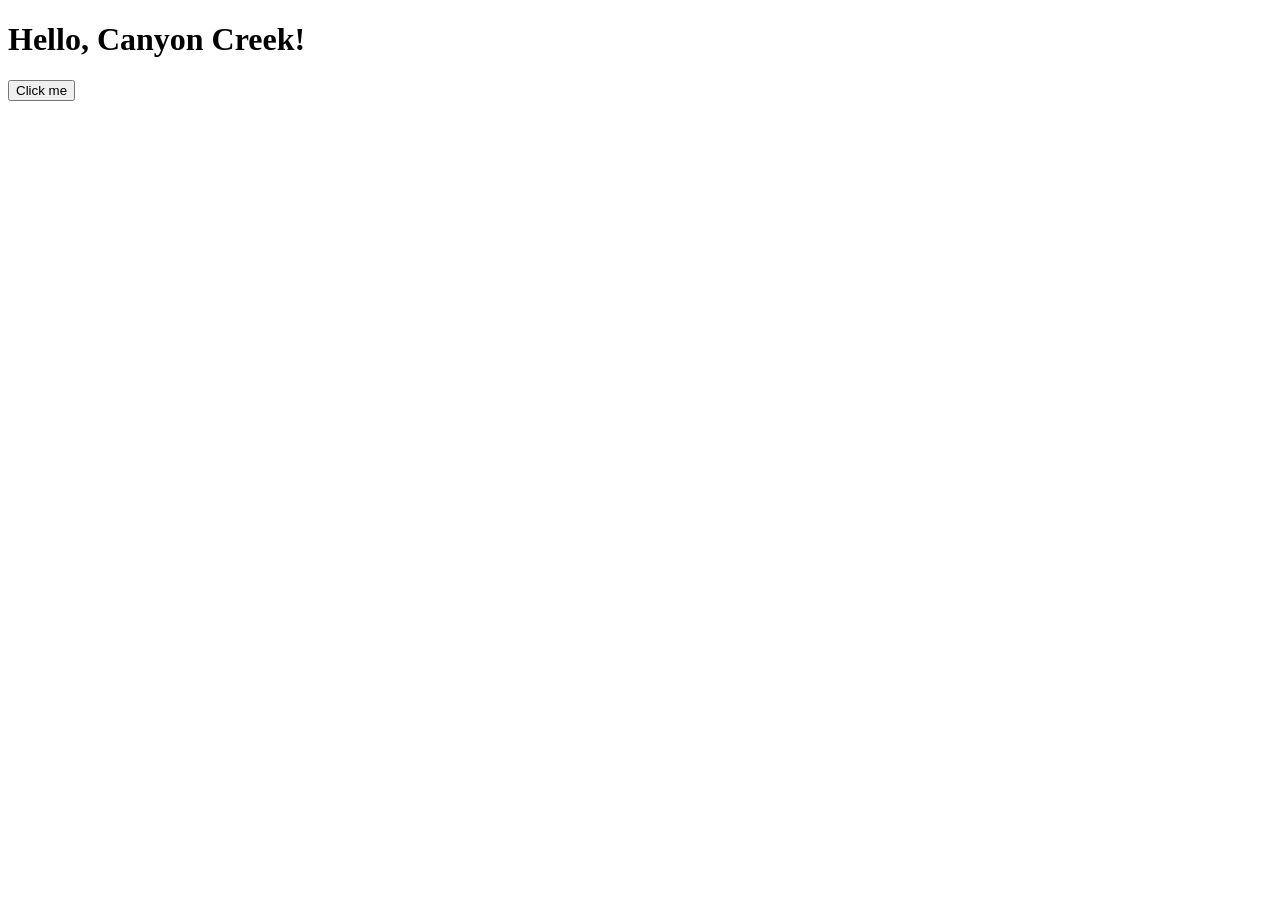
==== index.html @ f946b981 "asd" ====
<!DOCTYPE html>
<html lang="en">
<head>
    <meta charset="UTF-8">
    <meta name="viewport" content="width=device-width, initial-scale=1.0">

    <title>Canyon Creek</title>

    <link rel="stylesheet" href="style.css">
</head>
<body>

    <h1>Hello, Canyon Creek!</h1>

    <button id="myButton">Click me</button>

    <script src="script.js"></script>
</body>
</html>
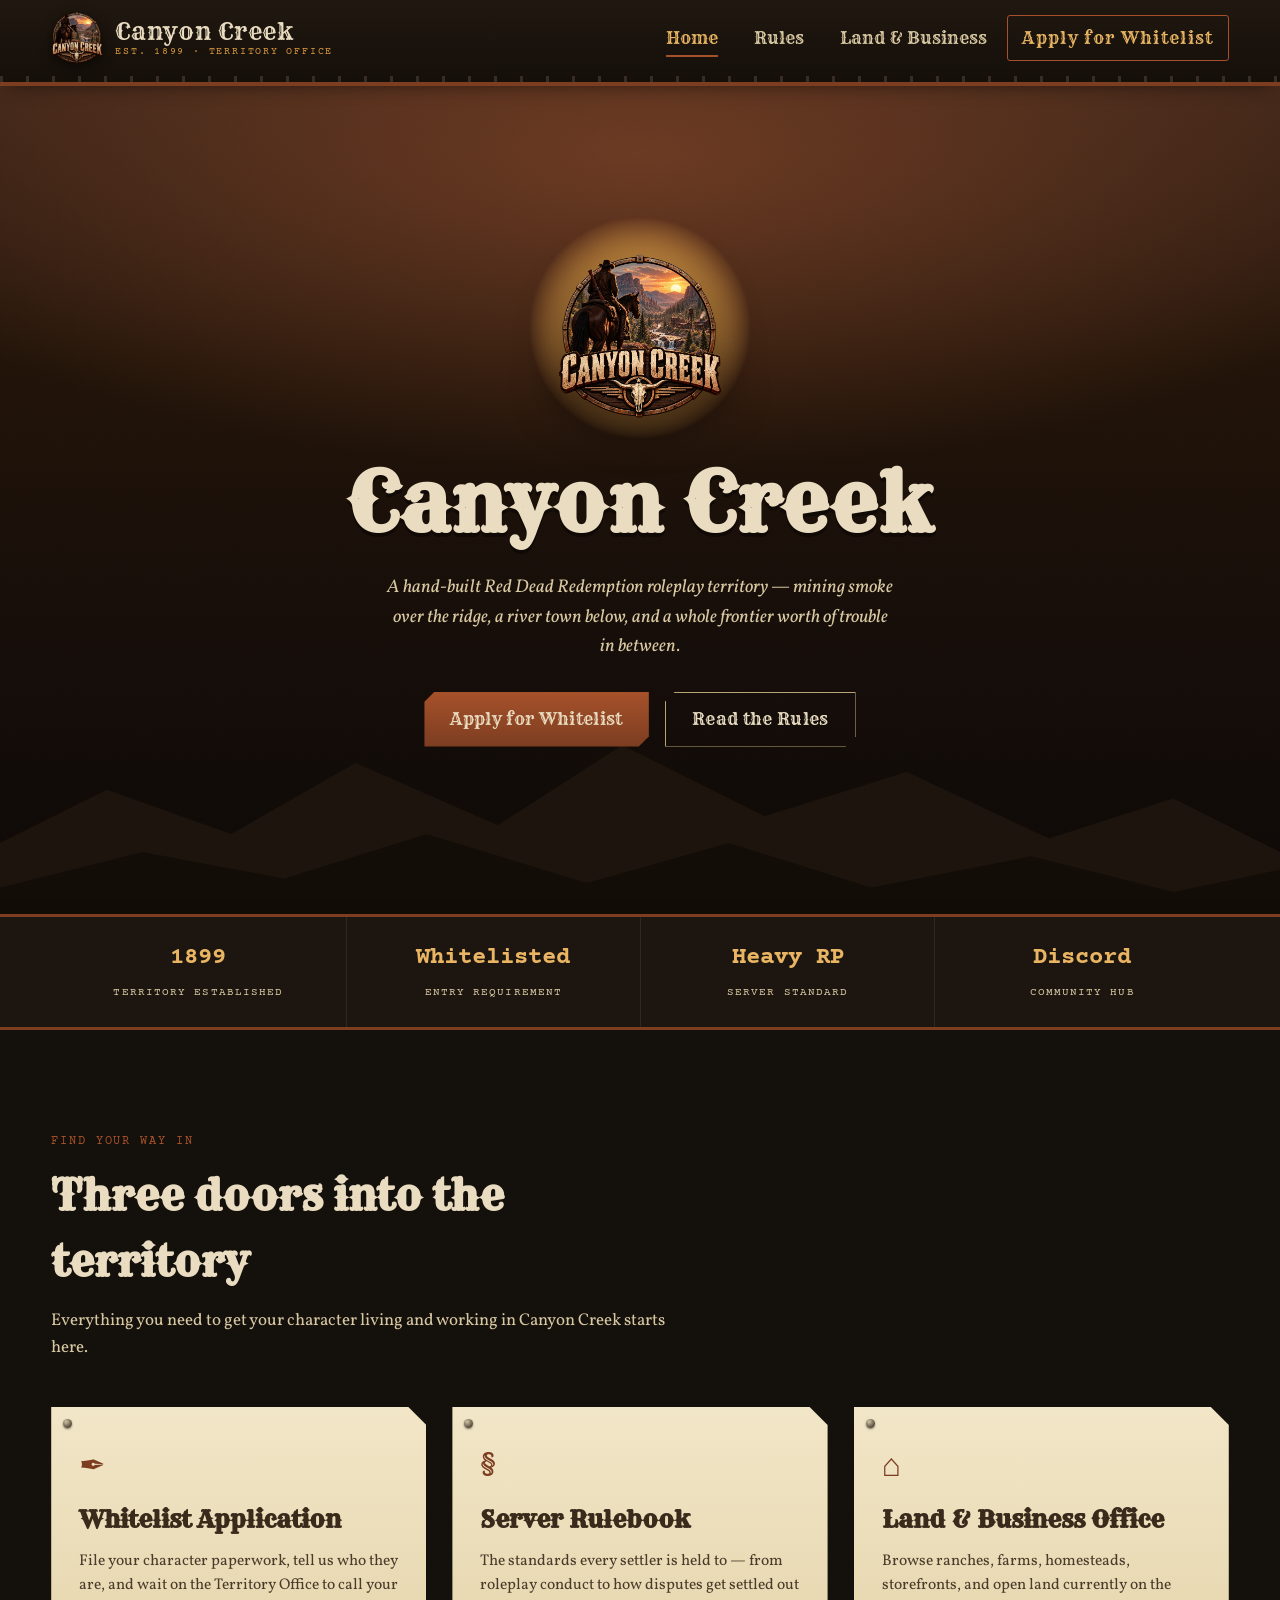
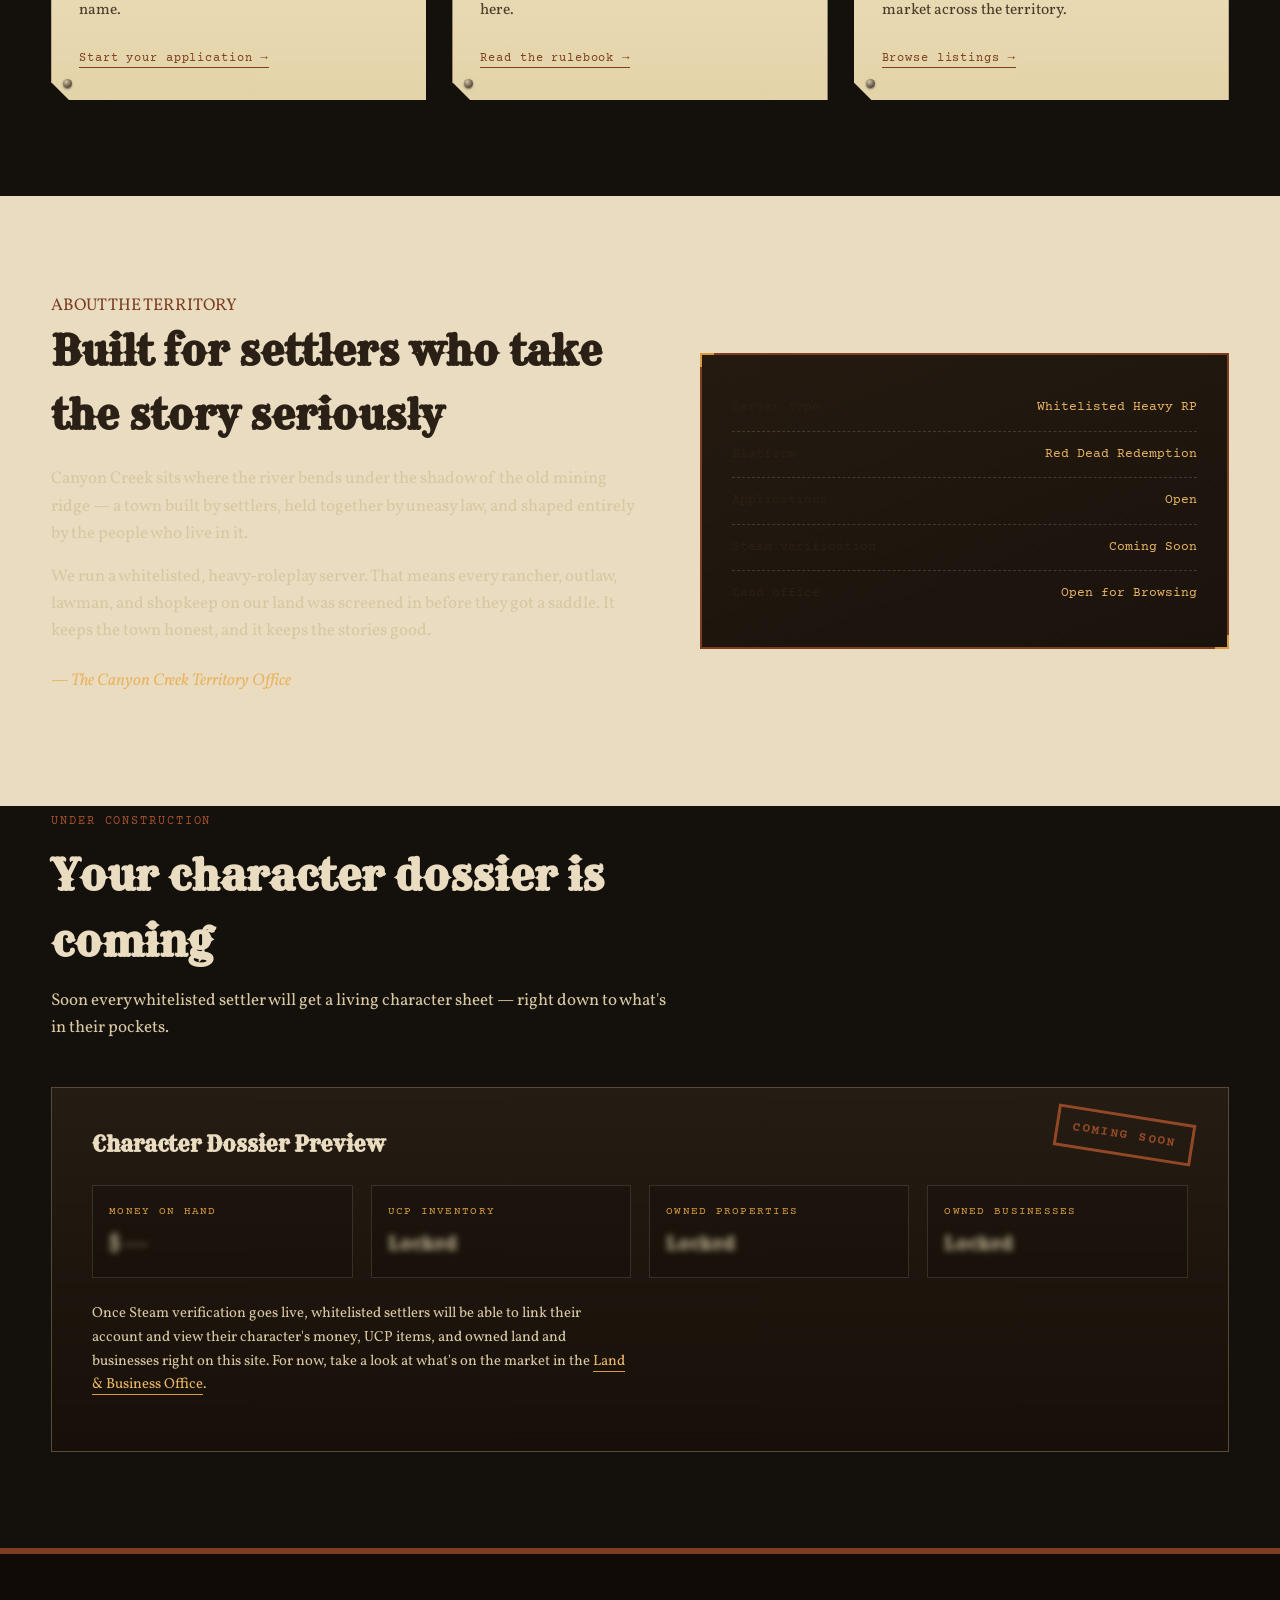
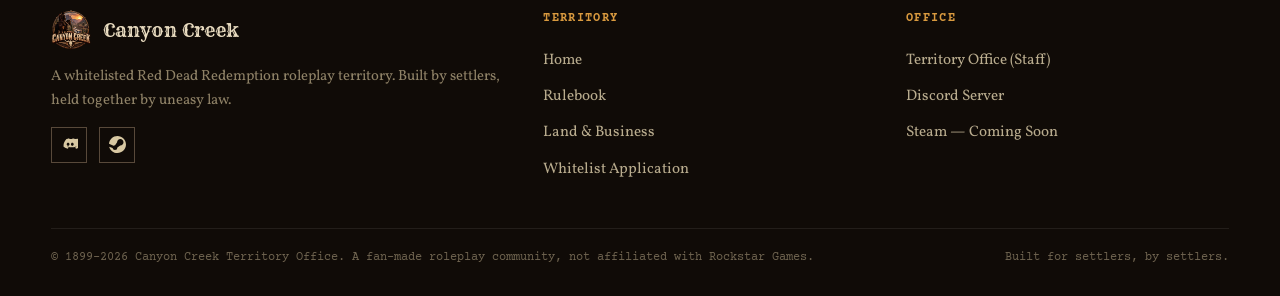
==== commit dcf7c7d1: "website" ====
--- a/index.html
+++ b/index.html
@@ -1,19 +1,181 @@
 <!DOCTYPE html>
 <html lang="en">
 <head>
-    <meta charset="UTF-8">
-    <meta name="viewport" content="width=device-width, initial-scale=1.0">
-
-    <title>Canyon Creek</title>
-
-    <link rel="stylesheet" href="style.css">
+<meta charset="UTF-8">
+<meta name="viewport" content="width=device-width, initial-scale=1.0">
+<title>Canyon Creek — A Frontier Roleplay Territory</title>
+<meta name="description" content="Canyon Creek is a Red Dead Redemption roleplay server. Read the rules, apply for whitelist, and browse land and businesses for sale.">
+<link rel="icon" href="assets/canyon-creek-logo.png">
+<link rel="stylesheet" href="css/index.css">
 </head>
 <body>
+<div class="grain-veil"></div>
 
-    <h1>Hello, Canyon Creek!</h1>
+<!-- ===================== HEADER ===================== -->
+<header class="site-header">
+  <div class="container nav-row">
+    <a href="index.html" class="brand">
+      <img src="assets/canyon-creek-logo.png" alt="Canyon Creek emblem">
+      <span class="brand-text">
+        <span class="big">Canyon Creek</span>
+        <span class="small">EST. 1899 &middot; TERRITORY OFFICE</span>
+      </span>
+    </a>
+    <button class="nav-burger" aria-label="Toggle navigation"><span></span><span></span><span></span></button>
+    <nav class="nav-links">
+      <a href="index.html" data-page="index.html">Home</a>
+      <a href="rules.html" data-page="rules.html">Rules</a>
+      <a href="properties.html" data-page="properties.html">Land &amp; Business</a>
+      <a href="whitelist.html" data-page="whitelist.html" class="nav-cta">Apply for Whitelist</a>
+    </nav>
+  </div>
+</header>
 
-    <button id="myButton">Click me</button>
+<!-- ===================== HERO ===================== -->
+<section class="hero">
+  <div class="hero-sun"></div>
+  <div class="hero-dust"></div>
+  <div class="hero-ridges">
+    <svg viewBox="0 0 1440 260" preserveAspectRatio="none" aria-hidden="true">
+      <path d="M0,180 L120,120 L260,170 L400,90 L560,160 L700,70 L860,150 L1020,100 L1180,175 L1320,130 L1440,190 L1440,260 L0,260 Z" fill="#1c130c"/>
+      <path d="M0,230 L160,190 L320,220 L480,170 L660,225 L820,180 L980,230 L1160,195 L1320,235 L1440,210 L1440,260 L0,260 Z" fill="#120c07"/>
+    </svg>
+  </div>
+  <div class="hero-inner">
+    <img src="assets/canyon-creek-logo.png" alt="" class="hero-emblem">
+    <h1>Canyon Creek</h1>
+    <p class="hero-tagline">A hand-built Red Dead Redemption roleplay territory — mining smoke over the ridge, a river town below, and a whole frontier worth of trouble in between.</p>
+    <div class="hero-actions">
+      <a href="whitelist.html" class="btn btn-primary">Apply for Whitelist</a>
+      <a href="rules.html" class="btn btn-ghost">Read the Rules</a>
+    </div>
+  </div>
+</section>
 
-    <script src="script.js"></script>
+<!-- ===================== LEDGER STRIP ===================== -->
+<section class="ledger-strip">
+  <div class="container">
+    <div class="ledger-item"><span class="num">1899</span><span class="label">TERRITORY ESTABLISHED</span></div>
+    <div class="ledger-item"><span class="num">Whitelisted</span><span class="label">ENTRY REQUIREMENT</span></div>
+    <div class="ledger-item"><span class="num">Heavy RP</span><span class="label">SERVER STANDARD</span></div>
+    <div class="ledger-item"><span class="num">Discord</span><span class="label">COMMUNITY HUB</span></div>
+  </div>
+</section>
+
+<!-- ===================== THREE ROUTES ===================== -->
+<section class="section">
+  <div class="container">
+    <div class="section-head">
+      <span class="kicker">FIND YOUR WAY IN</span>
+      <h2>Three doors into the territory</h2>
+      <p>Everything you need to get your character living and working in Canyon Creek starts here.</p>
+    </div>
+    <div class="deed-grid">
+      <a href="whitelist.html" class="deed">
+        <span class="rivet tl"></span><span class="rivet bl"></span>
+        <div class="icon">✒</div>
+        <h3>Whitelist Application</h3>
+        <p>File your character paperwork, tell us who they are, and wait on the Territory Office to call your name.</p>
+        <span class="deed-link">Start your application →</span>
+      </a>
+      <a href="rules.html" class="deed">
+        <span class="rivet tl"></span><span class="rivet bl"></span>
+        <div class="icon">§</div>
+        <h3>Server Rulebook</h3>
+        <p>The standards every settler is held to — from roleplay conduct to how disputes get settled out here.</p>
+        <span class="deed-link">Read the rulebook →</span>
+      </a>
+      <a href="properties.html" class="deed">
+        <span class="rivet tl"></span><span class="rivet bl"></span>
+        <div class="icon">⌂</div>
+        <h3>Land &amp; Business Office</h3>
+        <p>Browse ranches, farms, homesteads, storefronts, and open land currently on the market across the territory.</p>
+        <span class="deed-link">Browse listings →</span>
+      </a>
+    </div>
+  </div>
+</section>
+
+<!-- ===================== ABOUT ===================== -->
+<section class="section on-paper">
+  <div class="container about-split">
+    <div>
+      <span class="kicker" style="color:var(--rust-dim)">ABOUT THE TERRITORY</span>
+      <h2>Built for settlers who take the story seriously</h2>
+      <p>Canyon Creek sits where the river bends under the shadow of the old mining ridge — a town built by settlers, held together by uneasy law, and shaped entirely by the people who live in it.</p>
+      <p>We run a whitelisted, heavy-roleplay server. That means every rancher, outlaw, lawman, and shopkeep on our land was screened in before they got a saddle. It keeps the town honest, and it keeps the stories good.</p>
+      <p class="signoff">— The Canyon Creek Territory Office</p>
+    </div>
+    <div class="frame-block">
+      <div class="stat-line"><span>Server type</span><span>Whitelisted Heavy RP</span></div>
+      <div class="stat-line"><span>Platform</span><span>Red Dead Redemption</span></div>
+      <div class="stat-line"><span>Applications</span><span>Open</span></div>
+      <div class="stat-line"><span>Steam verification</span><span>Coming Soon</span></div>
+      <div class="stat-line"><span>Land office</span><span>Open for Browsing</span></div>
+    </div>
+  </div>
+</section>
+
+<!-- ===================== COMING SOON DOSSIER TEASER ===================== -->
+<section class="section" style="padding-top:0;">
+  <div class="container">
+    <div class="section-head">
+      <span class="kicker">UNDER CONSTRUCTION</span>
+      <h2>Your character dossier is coming</h2>
+      <p>Soon every whitelisted settler will get a living character sheet — right down to what's in their pockets.</p>
+    </div>
+    <div class="dossier">
+      <div class="dossier-stamp">COMING SOON</div>
+      <h3 style="font-family:var(--font-display); margin:0; font-size:1.3rem; color:var(--paper);">Character Dossier Preview</h3>
+      <div class="dossier-grid">
+        <div class="dossier-field"><span class="flabel">MONEY ON HAND</span><span class="fval">$ ---</span></div>
+        <div class="dossier-field"><span class="flabel">UCP INVENTORY</span><span class="fval">Locked</span></div>
+        <div class="dossier-field"><span class="flabel">OWNED PROPERTIES</span><span class="fval">Locked</span></div>
+        <div class="dossier-field"><span class="flabel">OWNED BUSINESSES</span><span class="fval">Locked</span></div>
+      </div>
+      <p class="dossier-note">Once Steam verification goes live, whitelisted settlers will be able to link their account and view their character's money, UCP items, and owned land and businesses right on this site. For now, take a look at what's on the market in the <a href="properties.html" style="color:var(--gold-bright); border-bottom:1px solid var(--gold);">Land &amp; Business Office</a>.</p>
+    </div>
+  </div>
+</section>
+
+<!-- ===================== FOOTER ===================== -->
+<footer class="site-footer">
+  <div class="container footer-grid">
+    <div>
+      <div class="footer-brand">
+        <img src="assets/canyon-creek-logo.png" alt="">
+        <span>Canyon Creek</span>
+      </div>
+      <p>A whitelisted Red Dead Redemption roleplay territory. Built by settlers, held together by uneasy law.</p>
+      <div class="footer-social">
+        <a href="#" aria-label="Discord" title="Discord">
+          <svg width="17" height="17" viewBox="0 0 24 24" fill="currentColor"><path d="M20.317 4.369A19.79 19.79 0 0 0 16.558 3c-.211.375-.436.875-.6 1.271a18.27 18.27 0 0 0-3.916 0A9.9 9.9 0 0 0 11.442 3a19.7 19.7 0 0 0-3.76 1.37C4.203 8.02 3.35 11.58 3.65 15.09a19.9 19.9 0 0 0 5.993 3.03c.484-.66.916-1.36 1.288-2.096a12.9 12.9 0 0 1-2.03-.977c.17-.124.337-.253.497-.386 3.916 1.81 8.157 1.81 12.026 0 .163.136.33.265.497.386-.646.386-1.324.71-2.03.977.372.736.804 1.436 1.288 2.096a19.85 19.85 0 0 0 6.002-3.03c.352-4.07-.706-7.596-2.964-11.09ZM10.02 13.9c-1.09 0-1.98-1-1.98-2.223 0-1.223.87-2.223 1.98-2.223 1.12 0 2 1.01 1.98 2.223 0 1.223-.87 2.223-1.98 2.223Zm5.96 0c-1.09 0-1.98-1-1.98-2.223 0-1.223.87-2.223 1.98-2.223 1.12 0 2 1.01 1.98 2.223 0 1.223-.86 2.223-1.98 2.223Z"/></svg>
+        </a>
+        <a href="#" aria-label="Steam" title="Steam (coming soon)">
+          <svg width="17" height="17" viewBox="0 0 24 24" fill="currentColor"><path d="M11.979 0C5.678 0 .511 4.86.022 11.037l6.432 2.658a3.393 3.393 0 0 1 1.937-.6c.064 0 .128 0 .19.006l2.862-4.142v-.058c0-2.487 2.025-4.512 4.512-4.512 2.487 0 4.512 2.025 4.512 4.512 0 2.487-2.025 4.512-4.512 4.512h-.104l-4.076 2.91c0 .054.005.108.005.163a3.408 3.408 0 0 1-3.408 3.408 3.41 3.41 0 0 1-3.343-2.784L.276 15.02C1.312 20.145 6.128 24 11.979 24c6.627 0 12-5.373 12-12s-5.373-12-12-12Z"/></svg>
+        </a>
+      </div>
+    </div>
+    <div class="footer-col">
+      <h4>TERRITORY</h4>
+      <a href="index.html">Home</a>
+      <a href="rules.html">Rulebook</a>
+      <a href="properties.html">Land &amp; Business</a>
+      <a href="whitelist.html">Whitelist Application</a>
+    </div>
+    <div class="footer-col">
+      <h4>OFFICE</h4>
+      <a href="admin.html">Territory Office (Staff)</a>
+      <a href="#">Discord Server</a>
+      <a href="#">Steam — Coming Soon</a>
+    </div>
+  </div>
+  <div class="container footer-bottom">
+    <span>© 1899–2026 Canyon Creek Territory Office. A fan-made roleplay community, not affiliated with Rockstar Games.</span>
+    <span>Built for settlers, by settlers.</span>
+  </div>
+</footer>
+
+<script src="script.js"></script>
 </body>
 </html>
--- a/css/index.css
+++ b/css/index.css
@@ -0,0 +1,1109 @@
+/* ==========================================================================
+   CANYON CREEK — frontier ledger design system
+   ========================================================================== */
+
+@import url('https://fonts.googleapis.com/css2?family=Rye&family=Vollkorn:ital,wght@0,400;0,500;0,600;0,700;1,400&family=Courier+Prime:wght@400;700&display=swap');
+
+:root{
+  /* palette — pulled from the canyon-at-dusk emblem */
+  --void:        #14100c;   /* deep dusk backdrop */
+  --panel:       #1d1610;   /* dark wood panel */
+  --panel-2:     #241b13;   /* lighter wood panel */
+  --paper:       #e9dcc0;   /* aged parchment */
+  --paper-dim:   #d8c8a2;   /* shaded parchment */
+  --paper-line:  #b9a476;   /* rule lines on paper */
+  --ink:         #2a2016;   /* text on paper */
+  --ink-soft:    #4a3c2b;
+  --leather:     #3a2a1c;
+  --rust:        #a6512a;   /* copper / rivet / accent */
+  --rust-dim:    #7c3d21;
+  --gold:        #d99a3f;   /* sunset gold */
+  --gold-bright: #e9b563;
+  --pine:        #3f4f3a;   /* deep pine, used sparingly */
+  --iron:        #58493a;   /* rivet metal */
+  --shadow:      rgba(10,6,2,.55);
+  --paper-shadow: 0 14px 30px -12px rgba(10,6,2,.55);
+
+  --font-display: 'Rye', serif;
+  --font-body: 'Vollkorn', Georgia, serif;
+  --font-stamp: 'Courier Prime', monospace;
+
+  --radius: 3px;
+  --edge: 18px; /* torn/notched deed-panel corner size */
+}
+
+*, *::before, *::after{ box-sizing: border-box; }
+html{ scroll-behavior: smooth; }
+
+body{
+  margin: 0;
+  background: var(--void);
+  color: var(--paper);
+  font-family: var(--font-body);
+  font-size: 17px;
+  line-height: 1.6;
+  -webkit-font-smoothing: antialiased;
+}
+
+@media (prefers-reduced-motion: reduce){
+  *, *::before, *::after{ animation-duration: 0.001ms !important; animation-iteration-count: 1 !important; transition-duration: 0.001ms !important; scroll-behavior: auto !important; }
+}
+
+img{ max-width: 100%; display: block; }
+a{ color: inherit; text-decoration: none; }
+
+::selection{ background: var(--rust); color: var(--paper); }
+
+:focus-visible{
+  outline: 2px solid var(--gold-bright);
+  outline-offset: 3px;
+}
+
+.container{
+  width: min(1180px, 92%);
+  margin-inline: auto;
+}
+
+/* --------------------------------------------------------------------
+   background texture: canyon dusk, always sitting behind the page
+   -------------------------------------------------------------------- */
+.grain-veil{
+  position: fixed;
+  inset: 0;
+  pointer-events: none;
+  z-index: 2;
+  opacity: .05;
+  mix-blend-mode: overlay;
+  background-image: url("data:image/svg+xml,%3Csvg xmlns='http://www.w3.org/2000/svg' width='140' height='140'%3E%3Cfilter id='n'%3E%3CfeTurbulence type='fractalNoise' baseFrequency='0.9' numOctaves='2' stitchTiles='stitch'/%3E%3C/filter%3E%3Crect width='100%25' height='100%25' filter='url(%23n)'/%3E%3C/svg%3E");
+}
+
+/* ==========================================================================
+   HEADER / SIGNPOST NAV
+   ========================================================================== */
+.site-header{
+  position: sticky;
+  top: 0;
+  z-index: 50;
+  background: linear-gradient(180deg, #201810, #150f0a);
+  border-bottom: 4px solid var(--rust-dim);
+  box-shadow: 0 8px 20px -12px rgba(0,0,0,.7);
+}
+.site-header::after{
+  content:"";
+  display:block;
+  height: 6px;
+  background: repeating-linear-gradient(90deg, var(--iron) 0 3px, transparent 3px 26px);
+  opacity:.5;
+}
+.nav-row{
+  display:flex;
+  align-items:center;
+  justify-content: space-between;
+  padding: 12px 0;
+  gap: 20px;
+}
+.brand{
+  display:flex;
+  align-items:center;
+  gap: 12px;
+}
+.brand img{
+  width: 52px;
+  height: 52px;
+  object-fit: contain;
+  filter: drop-shadow(0 3px 6px rgba(0,0,0,.6));
+}
+.brand-text{
+  display:flex;
+  flex-direction: column;
+  line-height: 1;
+}
+.brand-text .big{
+  font-family: var(--font-display);
+  font-size: 1.5rem;
+  color: var(--paper);
+  letter-spacing: .03em;
+}
+.brand-text .small{
+  font-family: var(--font-stamp);
+  font-size: .62rem;
+  color: var(--gold);
+  letter-spacing: .18em;
+  margin-top: 4px;
+}
+.nav-links{
+  display:flex;
+  align-items:center;
+  gap: 4px;
+}
+.nav-links a{
+  font-family: var(--font-display);
+  font-size: 1.05rem;
+  color: var(--paper-dim);
+  padding: 8px 16px;
+  border-radius: var(--radius);
+  transition: color .2s ease, background .2s ease;
+  position: relative;
+}
+.nav-links a:hover{ color: var(--gold-bright); }
+.nav-links a.active{ color: var(--gold-bright); }
+.nav-links a.active::after{
+  content:"";
+  position:absolute;
+  left: 16px; right: 16px; bottom: 2px;
+  height: 2px;
+  background: var(--rust);
+}
+.nav-cta{
+  font-family: var(--font-stamp);
+  font-size: .72rem;
+  letter-spacing: .08em;
+  border: 1px solid var(--rust);
+  color: var(--gold-bright) !important;
+  padding: 9px 14px !important;
+}
+.nav-cta:hover{ background: var(--rust); color: var(--paper) !important; }
+
+.nav-burger{
+  display:none;
+  flex-direction: column;
+  gap: 5px;
+  background:none;
+  border:none;
+  cursor:pointer;
+  padding: 6px;
+}
+.nav-burger span{ width: 26px; height: 2px; background: var(--paper); display:block; }
+
+@media (max-width: 860px){
+  .nav-burger{ display:flex; }
+  .nav-links{
+    position: absolute;
+    top: 100%; left:0; right:0;
+    background: var(--panel);
+    flex-direction: column;
+    align-items: stretch;
+    padding: 8px 5%;
+    border-bottom: 4px solid var(--rust-dim);
+    display: none;
+  }
+  .nav-links.open{ display:flex; }
+  .nav-links a{ padding: 12px 8px; border-bottom: 1px solid rgba(255,255,255,.06); }
+  .nav-cta{ margin-top:8px; text-align:center; }
+}
+
+/* ==========================================================================
+   BUTTONS — branded leather tags, notched corners (no rounded SaaS pills)
+   ========================================================================== */
+.btn{
+  display:inline-flex;
+  align-items:center;
+  gap:8px;
+  font-family: var(--font-display);
+  font-size: 1.05rem;
+  letter-spacing: .02em;
+  padding: 13px 26px;
+  border: none;
+  cursor: pointer;
+  clip-path: polygon(10px 0, 100% 0, 100% calc(100% - 10px), calc(100% - 10px) 100%, 0 100%, 0 10px);
+  transition: transform .15s ease, box-shadow .15s ease, background .2s ease;
+}
+.btn-primary{
+  background: linear-gradient(180deg, var(--rust) 0%, var(--rust-dim) 100%);
+  color: var(--paper);
+  box-shadow: 0 6px 0 0 #4a2312, 0 10px 18px -8px rgba(0,0,0,.6);
+}
+.btn-primary:hover{ transform: translateY(-2px); }
+.btn-primary:active{ transform: translateY(1px); box-shadow: 0 3px 0 0 #4a2312; }
+
+.btn-ghost{
+  background: transparent;
+  color: var(--paper);
+  border: 1px solid var(--paper-line);
+}
+.btn-ghost:hover{ border-color: var(--gold-bright); color: var(--gold-bright); }
+
+.btn-disabled{
+  background: #33291c;
+  color: #8a7a5f;
+  cursor: not-allowed;
+  box-shadow: none;
+  border: 1px dashed #5a4c36;
+}
+.btn[disabled]{ pointer-events: none; }
+
+/* ==========================================================================
+   HERO
+   ========================================================================== */
+.hero{
+  position: relative;
+  min-height: 92vh;
+  display:flex;
+  align-items:center;
+  overflow: hidden;
+  background:
+    radial-gradient(120% 70% at 50% 8%, #6b3a22 0%, transparent 55%),
+    linear-gradient(180deg, #3a2418 0%, #211308 34%, #150d09 68%, #0d0906 100%);
+}
+.hero-sun{
+  position:absolute;
+  left:50%; top: 16%;
+  width: 220px; height: 220px;
+  transform: translateX(-50%);
+  border-radius: 50%;
+  background: radial-gradient(circle, #ffdf9b 0%, #f0a94c 42%, rgba(240,169,76,0) 72%);
+  filter: blur(1px);
+  opacity: .9;
+}
+.hero-ridges{
+  position:absolute;
+  left:0; right:0; bottom:0;
+  width:100%;
+  z-index: 1;
+}
+.hero-ridges svg{ width:100%; height:auto; display:block; }
+
+.hero-dust{ position:absolute; inset:0; z-index:2; pointer-events:none; }
+.hero-dust span{
+  position:absolute;
+  bottom: -10px;
+  width: 3px; height: 3px;
+  background: var(--gold-bright);
+  border-radius: 50%;
+  opacity: 0;
+  animation: drift 12s linear infinite;
+}
+@keyframes drift{
+  0%{ transform: translateY(0) translateX(0); opacity:0; }
+  10%{ opacity:.55; }
+  90%{ opacity:.35; }
+  100%{ transform: translateY(-95vh) translateX(30px); opacity:0; }
+}
+
+.hero-inner{
+  position: relative;
+  z-index: 3;
+  width: min(880px, 92%);
+  margin-inline: auto;
+  text-align: center;
+}
+.hero-emblem{
+  width: 168px;
+  margin: 0 auto 18px;
+  filter: drop-shadow(0 10px 22px rgba(0,0,0,.7));
+}
+.hero-inner h1{
+  font-family: var(--font-display);
+  font-size: clamp(2.6rem, 7vw, 5rem);
+  color: var(--paper);
+  margin: 0 0 6px;
+  text-shadow: 0 4px 0 rgba(0,0,0,.4);
+  letter-spacing: .01em;
+}
+.hero-tagline{
+  font-family: var(--font-body);
+  font-style: italic;
+  font-size: 1.15rem;
+  color: var(--paper-dim);
+  max-width: 46ch;
+  margin: 0 auto 30px;
+}
+.hero-actions{
+  display:flex;
+  gap: 16px;
+  justify-content: center;
+  flex-wrap: wrap;
+}
+
+/* ledger stat strip beneath hero */
+.ledger-strip{
+  background: var(--panel);
+  border-top: 3px solid var(--rust-dim);
+  border-bottom: 3px solid var(--rust-dim);
+}
+.ledger-strip .container{
+  display:grid;
+  grid-template-columns: repeat(4, 1fr);
+}
+.ledger-item{
+  text-align:center;
+  padding: 22px 10px;
+  border-left: 1px solid rgba(255,255,255,.08);
+}
+.ledger-item:first-child{ border-left:none; }
+.ledger-item .num{
+  font-family: var(--font-stamp);
+  font-weight:700;
+  font-size: 1.5rem;
+  color: var(--gold-bright);
+  display:block;
+}
+.ledger-item .label{
+  font-family: var(--font-stamp);
+  font-size: .68rem;
+  letter-spacing: .1em;
+  color: var(--paper-dim);
+}
+@media (max-width: 700px){
+  .ledger-strip .container{ grid-template-columns: repeat(2,1fr); }
+  .ledger-item:nth-child(3){ border-left:none; }
+}
+
+/* ==========================================================================
+   SECTION SCAFFOLDING
+   ========================================================================== */
+section{ position: relative; }
+.section{ padding: 96px 0; }
+.section-tight{ padding: 64px 0; }
+.section-head{
+  max-width: 62ch;
+  margin-bottom: 46px;
+}
+.section-head .kicker{
+  font-family: var(--font-stamp);
+  font-size: .74rem;
+  letter-spacing: .16em;
+  color: var(--rust);
+  display:inline-block;
+  margin-bottom: 10px;
+}
+.section-head h2{
+  font-family: var(--font-display);
+  font-size: clamp(1.9rem, 3.6vw, 2.6rem);
+  color: var(--paper);
+  margin: 0 0 12px;
+}
+.section-head p{ color: var(--paper-dim); margin:0; }
+
+.on-paper{
+  background: var(--paper);
+  color: var(--ink);
+}
+.on-paper .section-head h2{ color: var(--ink); }
+.on-paper .section-head p{ color: var(--ink-soft); }
+
+/* ==========================================================================
+   DEED PANELS — route cards with notched paper edges + corner rivets
+   ========================================================================== */
+.deed-grid{
+  display:grid;
+  grid-template-columns: repeat(3, 1fr);
+  gap: 26px;
+}
+@media (max-width: 900px){ .deed-grid{ grid-template-columns: 1fr; } }
+
+.deed{
+  position: relative;
+  background: linear-gradient(180deg, #f2e6c8, #e3d3a8);
+  color: var(--ink);
+  padding: 32px 28px 30px;
+  clip-path: polygon(0 0, calc(100% - var(--edge)) 0, 100% var(--edge), 100% 100%, var(--edge) 100%, 0 calc(100% - var(--edge)));
+  box-shadow: var(--paper-shadow);
+  transition: transform .2s ease;
+}
+.deed:hover{ transform: translateY(-6px); }
+.deed .rivet{
+  position:absolute;
+  width:9px; height:9px;
+  border-radius:50%;
+  background: radial-gradient(circle at 35% 30%, #cfc4a4, var(--iron) 70%);
+  box-shadow: 0 1px 2px rgba(0,0,0,.5);
+}
+.deed .rivet.tl{ top:12px; left:12px; }
+.deed .rivet.bl{ bottom:12px; left:12px; }
+.deed .icon{
+  font-family: var(--font-display);
+  font-size: 2rem;
+  color: var(--rust-dim);
+  margin-bottom: 10px;
+}
+.deed h3{
+  font-family: var(--font-display);
+  font-size: 1.5rem;
+  margin: 0 0 10px;
+  color: var(--leather);
+}
+.deed p{ margin: 0 0 20px; color: var(--ink-soft); font-size: .97rem; }
+.deed .deed-link{
+  font-family: var(--font-stamp);
+  font-size: .78rem;
+  letter-spacing: .07em;
+  color: var(--rust-dim);
+  border-bottom: 1px solid var(--rust-dim);
+  padding-bottom: 2px;
+}
+
+/* ==========================================================================
+   ABOUT SPLIT
+   ========================================================================== */
+.about-split{
+  display:grid;
+  grid-template-columns: 1.05fr .95fr;
+  gap: 64px;
+  align-items:center;
+}
+@media (max-width: 880px){ .about-split{ grid-template-columns: 1fr; } }
+.about-split h2{
+  font-family: var(--font-display);
+  font-size: clamp(1.9rem, 3.4vw, 2.5rem);
+  margin: 0 0 18px;
+}
+.about-split p{ color: var(--paper-dim); margin: 0 0 16px; }
+.about-split .signoff{
+  font-family: var(--font-body);
+  font-style: italic;
+  color: var(--gold-bright);
+  margin-top: 22px;
+}
+.frame-block{
+  border: 2px solid var(--rust-dim);
+  padding: 30px;
+  background: linear-gradient(160deg, #241a10, #1a130c);
+  position: relative;
+}
+.frame-block::before, .frame-block::after{
+  content:"";
+  position:absolute;
+  width:14px; height:14px;
+  border: 2px solid var(--gold);
+}
+.frame-block::before{ top:-2px; left:-2px; border-right:none; border-bottom:none; }
+.frame-block::after{ bottom:-2px; right:-2px; border-left:none; border-top:none; }
+.frame-block .stat-line{
+  display:flex;
+  justify-content: space-between;
+  padding: 12px 0;
+  border-bottom: 1px dashed rgba(255,255,255,.15);
+  font-family: var(--font-stamp);
+  font-size: .84rem;
+}
+.frame-block .stat-line:last-child{ border-bottom:none; }
+.frame-block .stat-line span:last-child{ color: var(--gold-bright); }
+
+/* ==========================================================================
+   DOSSIER / COMING SOON — locked character-sheet ledger
+   ========================================================================== */
+.dossier{
+  position: relative;
+  background: linear-gradient(180deg, #251c13, #171008);
+  border: 1px solid var(--iron);
+  padding: 40px;
+  overflow: hidden;
+}
+.dossier-stamp{
+  position:absolute;
+  top: 26px; right: 34px;
+  border: 3px solid var(--rust);
+  color: var(--rust);
+  font-family: var(--font-stamp);
+  font-weight:700;
+  font-size: .8rem;
+  letter-spacing: .12em;
+  padding: 8px 14px;
+  transform: rotate(9deg);
+  opacity: .85;
+}
+.dossier-grid{
+  display:grid;
+  grid-template-columns: repeat(4, 1fr);
+  gap: 18px;
+  margin-top: 24px;
+}
+@media (max-width: 880px){ .dossier-grid{ grid-template-columns: repeat(2,1fr); } }
+.dossier-field{
+  border: 1px solid rgba(255,255,255,.12);
+  padding: 18px 16px;
+  background: rgba(0,0,0,.18);
+}
+.dossier-field .flabel{
+  font-family: var(--font-stamp);
+  font-size: .66rem;
+  letter-spacing: .12em;
+  color: var(--gold);
+  margin-bottom: 8px;
+  display:block;
+}
+.dossier-field .fval{
+  font-family: var(--font-display);
+  font-size: 1.15rem;
+  color: var(--paper-dim);
+  filter: blur(3px);
+  user-select:none;
+}
+.dossier-note{
+  margin-top: 24px;
+  font-size: .92rem;
+  color: var(--paper-dim);
+  max-width: 60ch;
+}
+
+/* ==========================================================================
+   FOOTER
+   ========================================================================== */
+.site-footer{
+  background: #100b07;
+  border-top: 6px solid var(--rust-dim);
+  padding: 56px 0 28px;
+}
+.footer-grid{
+  display:grid;
+  grid-template-columns: 1.4fr 1fr 1fr;
+  gap: 40px;
+}
+@media (max-width: 760px){ .footer-grid{ grid-template-columns: 1fr; gap: 30px; } }
+.footer-brand{ display:flex; gap:12px; align-items:center; margin-bottom: 14px; }
+.footer-brand img{ width:40px; }
+.footer-brand span{ font-family: var(--font-display); font-size: 1.2rem; }
+.footer-grid p{ color: #8f8267; font-size: .92rem; }
+.footer-col h4{
+  font-family: var(--font-stamp);
+  font-size: .72rem;
+  letter-spacing: .12em;
+  color: var(--gold);
+  margin: 0 0 14px;
+}
+.footer-col a{
+  display:block;
+  color: #b9ac8e;
+  padding: 6px 0;
+  font-size: .95rem;
+  transition: color .15s;
+}
+.footer-col a:hover{ color: var(--gold-bright); }
+.footer-social{ display:flex; gap:12px; margin-top: 6px; }
+.footer-social a{
+  width:36px; height:36px;
+  display:flex; align-items:center; justify-content:center;
+  border: 1px solid var(--iron);
+  color: var(--paper-dim);
+}
+.footer-social a:hover{ border-color: var(--gold); color: var(--gold-bright); }
+.footer-bottom{
+  margin-top: 40px;
+  padding-top: 20px;
+  border-top: 1px solid rgba(255,255,255,.08);
+  display:flex;
+  justify-content: space-between;
+  flex-wrap: wrap;
+  gap: 10px;
+  font-family: var(--font-stamp);
+  font-size: .74rem;
+  color: #6f6450;
+}
+
+/* ==========================================================================
+   PAGE HEADER (interior pages)
+   ========================================================================== */
+.page-banner{
+  padding: 72px 0 50px;
+  text-align:center;
+  background:
+    radial-gradient(90% 140% at 50% 0%, #4a2d1a 0%, transparent 60%),
+    linear-gradient(180deg, #221609, #150d07);
+  border-bottom: 3px solid var(--rust-dim);
+}
+.page-banner .kicker{
+  font-family: var(--font-stamp);
+  font-size: .75rem;
+  letter-spacing: .18em;
+  color: var(--rust);
+}
+.page-banner h1{
+  font-family: var(--font-display);
+  font-size: clamp(2.2rem, 5vw, 3.4rem);
+  margin: 8px 0 10px;
+}
+.page-banner p{ color: var(--paper-dim); max-width: 56ch; margin: 0 auto; }
+
+/* ==========================================================================
+   RULES PAGE
+   ========================================================================== */
+.rules-layout{
+  display:grid;
+  grid-template-columns: 260px 1fr;
+  gap: 50px;
+  align-items:start;
+}
+@media (max-width: 880px){ .rules-layout{ grid-template-columns: 1fr; } }
+
+.rules-toc{
+  position: sticky;
+  top: 96px;
+  background: var(--panel);
+  border: 1px solid var(--iron);
+  padding: 22px;
+}
+.rules-toc h4{
+  font-family: var(--font-stamp);
+  font-size: .68rem;
+  letter-spacing: .12em;
+  color: var(--gold);
+  margin: 0 0 14px;
+}
+.rules-toc a{
+  display:block;
+  padding: 8px 0;
+  font-size: .92rem;
+  color: var(--paper-dim);
+  border-bottom: 1px dashed rgba(255,255,255,.1);
+}
+.rules-toc a:hover{ color: var(--gold-bright); }
+.rules-toc a:last-child{ border-bottom:none; }
+
+.rule-article{
+  background: var(--paper);
+  color: var(--ink);
+  padding: 34px 36px;
+  margin-bottom: 26px;
+  box-shadow: var(--paper-shadow);
+  scroll-margin-top: 100px;
+}
+.rule-article .art-num{
+  font-family: var(--font-stamp);
+  font-size: .75rem;
+  letter-spacing: .12em;
+  color: var(--rust-dim);
+}
+.rule-article h3{
+  font-family: var(--font-display);
+  font-size: 1.55rem;
+  margin: 6px 0 16px;
+  color: var(--leather);
+}
+.rule-article ol, .rule-article ul{
+  margin: 0;
+  padding-left: 22px;
+}
+.rule-article li{
+  margin-bottom: 10px;
+  color: var(--ink-soft);
+}
+.rule-article li strong{ color: var(--ink); }
+
+.rules-notice{
+  border-left: 4px solid var(--rust);
+  background: rgba(166,81,42,.08);
+  padding: 14px 18px;
+  margin-top: 40px;
+  font-size: .92rem;
+  color: var(--paper-dim);
+}
+
+/* ==========================================================================
+   WHITELIST PAGE
+   ========================================================================== */
+.steps-rail{
+  display:grid;
+  grid-template-columns: repeat(5, 1fr);
+  gap: 18px;
+  counter-reset: step;
+}
+@media (max-width: 900px){ .steps-rail{ grid-template-columns: repeat(2,1fr); } }
+@media (max-width: 560px){ .steps-rail{ grid-template-columns: 1fr; } }
+.step{
+  border: 1px solid var(--iron);
+  background: var(--panel);
+  padding: 22px 18px;
+  position: relative;
+}
+.step .step-num{
+  font-family: var(--font-display);
+  font-size: 1.8rem;
+  color: var(--rust);
+  display:block;
+  margin-bottom: 8px;
+}
+.step h4{ margin: 0 0 8px; font-family: var(--font-display); font-size: 1.05rem; color: var(--paper); }
+.step p{ margin:0; font-size: .86rem; color: var(--paper-dim); }
+.step.locked{ opacity:.6; border-style: dashed; }
+.step .tag{
+  display:inline-block;
+  margin-top:10px;
+  font-family: var(--font-stamp);
+  font-size: .62rem;
+  letter-spacing:.1em;
+  color: var(--gold);
+  border: 1px solid var(--gold);
+  padding: 3px 8px;
+}
+
+.apply-wrap{
+  display:grid;
+  grid-template-columns: 1fr 1fr;
+  gap: 50px;
+  align-items:start;
+}
+@media (max-width: 900px){ .apply-wrap{ grid-template-columns: 1fr; } }
+
+.paper-form{
+  background: var(--paper);
+  color: var(--ink);
+  padding: 36px;
+  box-shadow: var(--paper-shadow);
+}
+.paper-form h3{ font-family: var(--font-display); font-size: 1.5rem; margin: 0 0 6px; color: var(--leather); }
+.paper-form > p{ color: var(--ink-soft); margin: 0 0 24px; font-size: .93rem; }
+
+.field{ margin-bottom: 20px; }
+.field label{
+  display:block;
+  font-family: var(--font-stamp);
+  font-size: .7rem;
+  letter-spacing: .08em;
+  color: var(--ink-soft);
+  margin-bottom: 6px;
+}
+.field input, .field select, .field textarea{
+  width:100%;
+  padding: 11px 12px;
+  font-family: var(--font-body);
+  font-size: .98rem;
+  background: #fdf9ef;
+  border: 1px solid var(--paper-line);
+  color: var(--ink);
+}
+.field textarea{ min-height: 110px; resize: vertical; }
+.field-hint{
+  margin: 6px 0 0;
+  font-family: var(--font-stamp);
+  font-size: .7rem;
+  color: var(--ink-soft);
+  letter-spacing: .02em;
+}
+.admin-form-panel .field-hint{ color: var(--paper-dim); }
+.admin-form-panel .field-hint code{ color: var(--gold-bright); }
+.field input:focus, .field textarea:focus, .field select:focus{ border-color: var(--rust); }
+.field-row{ display:grid; grid-template-columns: 1fr 1fr; gap: 16px; }
+@media (max-width: 520px){ .field-row{ grid-template-columns: 1fr; } }
+
+.check-field{ display:flex; align-items:flex-start; gap:10px; }
+.check-field input{ width:auto; margin-top:4px; }
+.check-field label{ font-family: var(--font-body); font-size: .88rem; color: var(--ink-soft); text-transform:none; letter-spacing:0; }
+
+.form-msg{
+  display:none;
+  margin-top: 18px;
+  padding: 16px 18px;
+  border: 2px solid var(--pine);
+  color: var(--pine);
+  font-family: var(--font-stamp);
+  font-size: .85rem;
+}
+.form-msg.show{ display:block; }
+
+.steam-box{
+  border: 1px dashed var(--iron);
+  padding: 22px;
+  margin-top: 24px;
+  display:flex;
+  align-items:center;
+  gap: 16px;
+}
+.steam-box svg{ flex-shrink:0; color: var(--paper-dim); }
+.steam-box .t{ font-family: var(--font-display); font-size: 1rem; color: var(--paper); margin-bottom:3px; }
+.steam-box .d{ font-size: .84rem; color: var(--paper-dim); margin:0; }
+
+/* ==========================================================================
+   PROPERTIES / REAL-ESTATE PAGE
+   ========================================================================== */
+.filter-bar{
+  display:flex;
+  flex-wrap:wrap;
+  gap: 10px;
+  margin-bottom: 34px;
+}
+.filter-btn{
+  font-family: var(--font-stamp);
+  font-size: .72rem;
+  letter-spacing: .08em;
+  padding: 10px 16px;
+  background: var(--panel);
+  border: 1px solid var(--iron);
+  color: var(--paper-dim);
+  cursor:pointer;
+}
+.filter-btn:hover{ color: var(--gold-bright); }
+.filter-btn.active{ background: var(--rust); border-color: var(--rust); color: var(--paper); }
+
+.property-grid{
+  display:grid;
+  grid-template-columns: repeat(3, 1fr);
+  gap: 26px;
+}
+@media (max-width: 980px){ .property-grid{ grid-template-columns: repeat(2,1fr); } }
+@media (max-width: 640px){ .property-grid{ grid-template-columns: 1fr; } }
+
+.property-card{
+  background: var(--panel);
+  border: 1px solid var(--iron);
+  overflow:hidden;
+  display:flex;
+  flex-direction:column;
+}
+.property-scene{
+  height: 150px;
+  position: relative;
+  overflow:hidden;
+}
+.property-scene::after{
+  content:"";
+  position:absolute; inset:0;
+  background: linear-gradient(180deg, rgba(0,0,0,0) 40%, rgba(0,0,0,.55));
+}
+.scene-ranch{ background: linear-gradient(180deg,#5a7247,#33452c 55%,#22301d); }
+.scene-farm{ background: linear-gradient(180deg,#8d7c3f,#584c24 55%,#332c17); }
+.scene-home{ background: linear-gradient(180deg,#6a4a2f,#3c2a1b 55%,#241a10); }
+.scene-business{ background: linear-gradient(180deg,#7a5231,#4a3018 55%,#2b1c0e); }
+.scene-land{ background: linear-gradient(180deg,#9c8563,#5f4c35 55%,#382c1f); }
+
+.property-scene img{
+  width:100%;
+  height:100%;
+  object-fit: cover;
+  display:block;
+  position: relative;
+  z-index: 0;
+}
+.property-status{
+  position:absolute; top:10px; left:10px; z-index:2;
+  font-family: var(--font-stamp);
+  font-size: .62rem;
+  letter-spacing: .1em;
+  padding: 5px 9px;
+  background: rgba(20,16,12,.85);
+  border: 1px solid var(--gold);
+  color: var(--gold-bright);
+  text-transform: uppercase;
+}
+.property-status.sold{ border-color:#8a5a5a; color:#d69a9a; }
+.property-status.leased{ border-color:#7a9a7a; color:#b6d6b6; }
+.property-body{ padding: 20px; flex:1; display:flex; flex-direction:column; }
+.property-body .ptype{
+  font-family: var(--font-stamp);
+  font-size: .64rem;
+  letter-spacing: .12em;
+  color: var(--rust);
+  margin-bottom: 6px;
+}
+.property-body h3{
+  font-family: var(--font-display);
+  font-size: 1.28rem;
+  margin: 0 0 8px;
+  color: var(--paper);
+}
+.property-body p.desc{ color: var(--paper-dim); font-size: .88rem; margin: 0 0 16px; flex:1; }
+.property-meta{
+  display:flex;
+  justify-content: space-between;
+  align-items:center;
+  border-top: 1px dashed rgba(255,255,255,.14);
+  padding-top: 14px;
+}
+.property-meta .price{
+  font-family: var(--font-stamp);
+  font-weight:700;
+  color: var(--gold-bright);
+}
+.property-meta .size{ font-size: .8rem; color: var(--paper-dim); }
+
+.empty-note{
+  text-align:center;
+  padding: 50px 20px;
+  color: var(--paper-dim);
+  font-family: var(--font-stamp);
+  font-size: .85rem;
+  display:none;
+}
+
+/* modal */
+.deed-modal{
+  position: fixed;
+  inset:0;
+  background: rgba(8,5,3,.78);
+  display:none;
+  align-items:center;
+  justify-content:center;
+  z-index: 200;
+  padding: 24px;
+}
+.deed-modal.open{ display:flex; }
+.deed-modal-inner{
+  background: var(--paper);
+  color: var(--ink);
+  max-width: 480px;
+  width:100%;
+  padding: 34px;
+  position:relative;
+  box-shadow: 0 30px 60px -20px rgba(0,0,0,.7);
+}
+.deed-modal-close{
+  position:absolute; top:14px; right:16px;
+  background:none; border:none; font-size:1.4rem; cursor:pointer; color: var(--ink-soft);
+  font-family: var(--font-body);
+}
+.deed-modal-photo{
+  display:none;
+  margin: -34px -34px 22px;
+  height: 220px;
+  overflow:hidden;
+  background: var(--panel);
+}
+.deed-modal-photo img{ width:100%; height:100%; object-fit:cover; display:block; }
+.deed-modal-inner .ptype{ font-family: var(--font-stamp); font-size:.66rem; letter-spacing:.12em; color: var(--rust-dim); }
+.deed-modal-inner h3{ font-family: var(--font-display); font-size:1.7rem; margin: 6px 0 14px; color: var(--leather); }
+.deed-modal-inner p{ color: var(--ink-soft); font-size:.95rem; }
+.deed-modal-inner .dm-meta{
+  display:grid; grid-template-columns: 1fr 1fr; gap: 14px;
+  margin-top: 18px; padding-top:18px; border-top: 1px dashed var(--paper-line);
+}
+.deed-modal-inner .dm-meta div{ font-family: var(--font-stamp); font-size:.72rem; color: var(--ink-soft); }
+.deed-modal-inner .dm-meta b{ display:block; font-family: var(--font-body); font-size: 1rem; color: var(--ink); margin-top: 3px; }
+
+/* ==========================================================================
+   ADMIN PAGE
+   ========================================================================== */
+.admin-gate{
+  max-width: 420px;
+  margin: 0 auto;
+  background: var(--panel);
+  border: 1px solid var(--iron);
+  padding: 36px;
+  text-align:center;
+}
+.admin-gate h2{ font-family: var(--font-display); font-size:1.6rem; margin: 4px 0 10px; }
+.admin-gate p{ color: var(--paper-dim); font-size: .88rem; margin-bottom: 22px; }
+.admin-gate .field{ text-align:left; }
+.admin-gate .field input{
+  background: #241b13; border: 1px solid var(--iron); color: var(--paper);
+}
+.gate-error{ color:#d69a9a; font-size:.82rem; margin-top:10px; display:none; font-family: var(--font-stamp); }
+.gate-error.show{ display:block; }
+
+.admin-note{
+  border-left: 4px solid var(--gold);
+  background: rgba(217,154,63,.08);
+  padding: 12px 16px;
+  font-size: .82rem;
+  color: var(--paper-dim);
+  margin-bottom: 30px;
+}
+
+.admin-toolbar{
+  display:flex;
+  justify-content: space-between;
+  align-items:center;
+  flex-wrap: wrap;
+  gap: 14px;
+  margin-bottom: 26px;
+}
+.admin-toolbar .btn{ font-size: .92rem; padding: 10px 18px; }
+
+.admin-table-wrap{
+  overflow-x:auto;
+  border: 1px solid var(--iron);
+}
+table.admin-table{
+  width:100%;
+  border-collapse: collapse;
+  background: var(--panel);
+  min-width: 760px;
+}
+table.admin-table th{
+  text-align:left;
+  font-family: var(--font-stamp);
+  font-size: .68rem;
+  letter-spacing: .1em;
+  color: var(--gold);
+  padding: 14px 16px;
+  border-bottom: 2px solid var(--iron);
+}
+table.admin-table td{
+  padding: 14px 16px;
+  border-bottom: 1px solid rgba(255,255,255,.08);
+  font-size: .9rem;
+  color: var(--paper-dim);
+  vertical-align: middle;
+}
+table.admin-table tr:last-child td{ border-bottom:none; }
+.admin-actions{ display:flex; gap:8px; }
+.thumb{
+  width: 52px;
+  height: 36px;
+  object-fit: cover;
+  display:block;
+  border: 1px solid var(--iron);
+}
+.thumb-empty{
+  display:inline-block;
+  width: 52px;
+  height: 36px;
+  line-height: 36px;
+  text-align:center;
+  font-family: var(--font-stamp);
+  font-size: .6rem;
+  letter-spacing: .05em;
+  color: #6f6450;
+  border: 1px dashed var(--iron);
+}
+.mini-btn{
+  font-family: var(--font-stamp);
+  font-size: .68rem;
+  letter-spacing:.06em;
+  padding: 6px 10px;
+  background: transparent;
+  border: 1px solid var(--iron);
+  color: var(--paper-dim);
+  cursor:pointer;
+}
+.mini-btn:hover{ border-color: var(--gold); color: var(--gold-bright); }
+.mini-btn.danger:hover{ border-color:#c06a6a; color:#e6a3a3; }
+
+.badge{
+  display:inline-block;
+  font-family: var(--font-stamp);
+  font-size: .64rem;
+  letter-spacing: .06em;
+  padding: 3px 8px;
+  border: 1px solid var(--iron);
+  text-transform: uppercase;
+}
+.badge.available{ color:#bfe0bf; border-color:#4a6a4a; }
+.badge.sold{ color:#e0bfbf; border-color:#6a4a4a; }
+.badge.leased{ color:#e0d3bf; border-color:#6a5a4a; }
+
+.admin-form-panel{
+  background: var(--panel);
+  border: 1px solid var(--iron);
+  padding: 28px;
+  margin-top: 30px;
+  display:none;
+}
+.admin-form-panel.open{ display:block; }
+.admin-form-panel h3{ font-family: var(--font-display); margin: 0 0 20px; font-size:1.3rem; }
+.admin-form-panel .field label{ color: var(--gold); }
+.admin-form-panel .field input, .admin-form-panel .field select, .admin-form-panel .field textarea{
+  background:#241b13; border:1px solid var(--iron); color: var(--paper);
+}
+.admin-form-panel .field-row{ display:grid; grid-template-columns: 1fr 1fr 1fr; gap:16px; }
+@media (max-width: 700px){ .admin-form-panel .field-row{ grid-template-columns: 1fr; } }
+.admin-form-actions{ display:flex; gap:12px; margin-top: 10px; }
+
+.toast{
+  position: fixed;
+  bottom: 26px; right: 26px;
+  background: var(--pine);
+  color: #eaf3ea;
+  padding: 14px 20px;
+  font-family: var(--font-stamp);
+  font-size: .82rem;
+  transform: translateY(140%);
+  transition: transform .3s ease;
+  z-index: 300;
+  border-left: 4px solid #6a9a6a;
+}
+.toast.show{ transform: translateY(0); }
+
+/* utility */
+.text-center{ text-align:center; }
+.mt-40{ margin-top:40px; }
+.hidden{ display:none !important; }
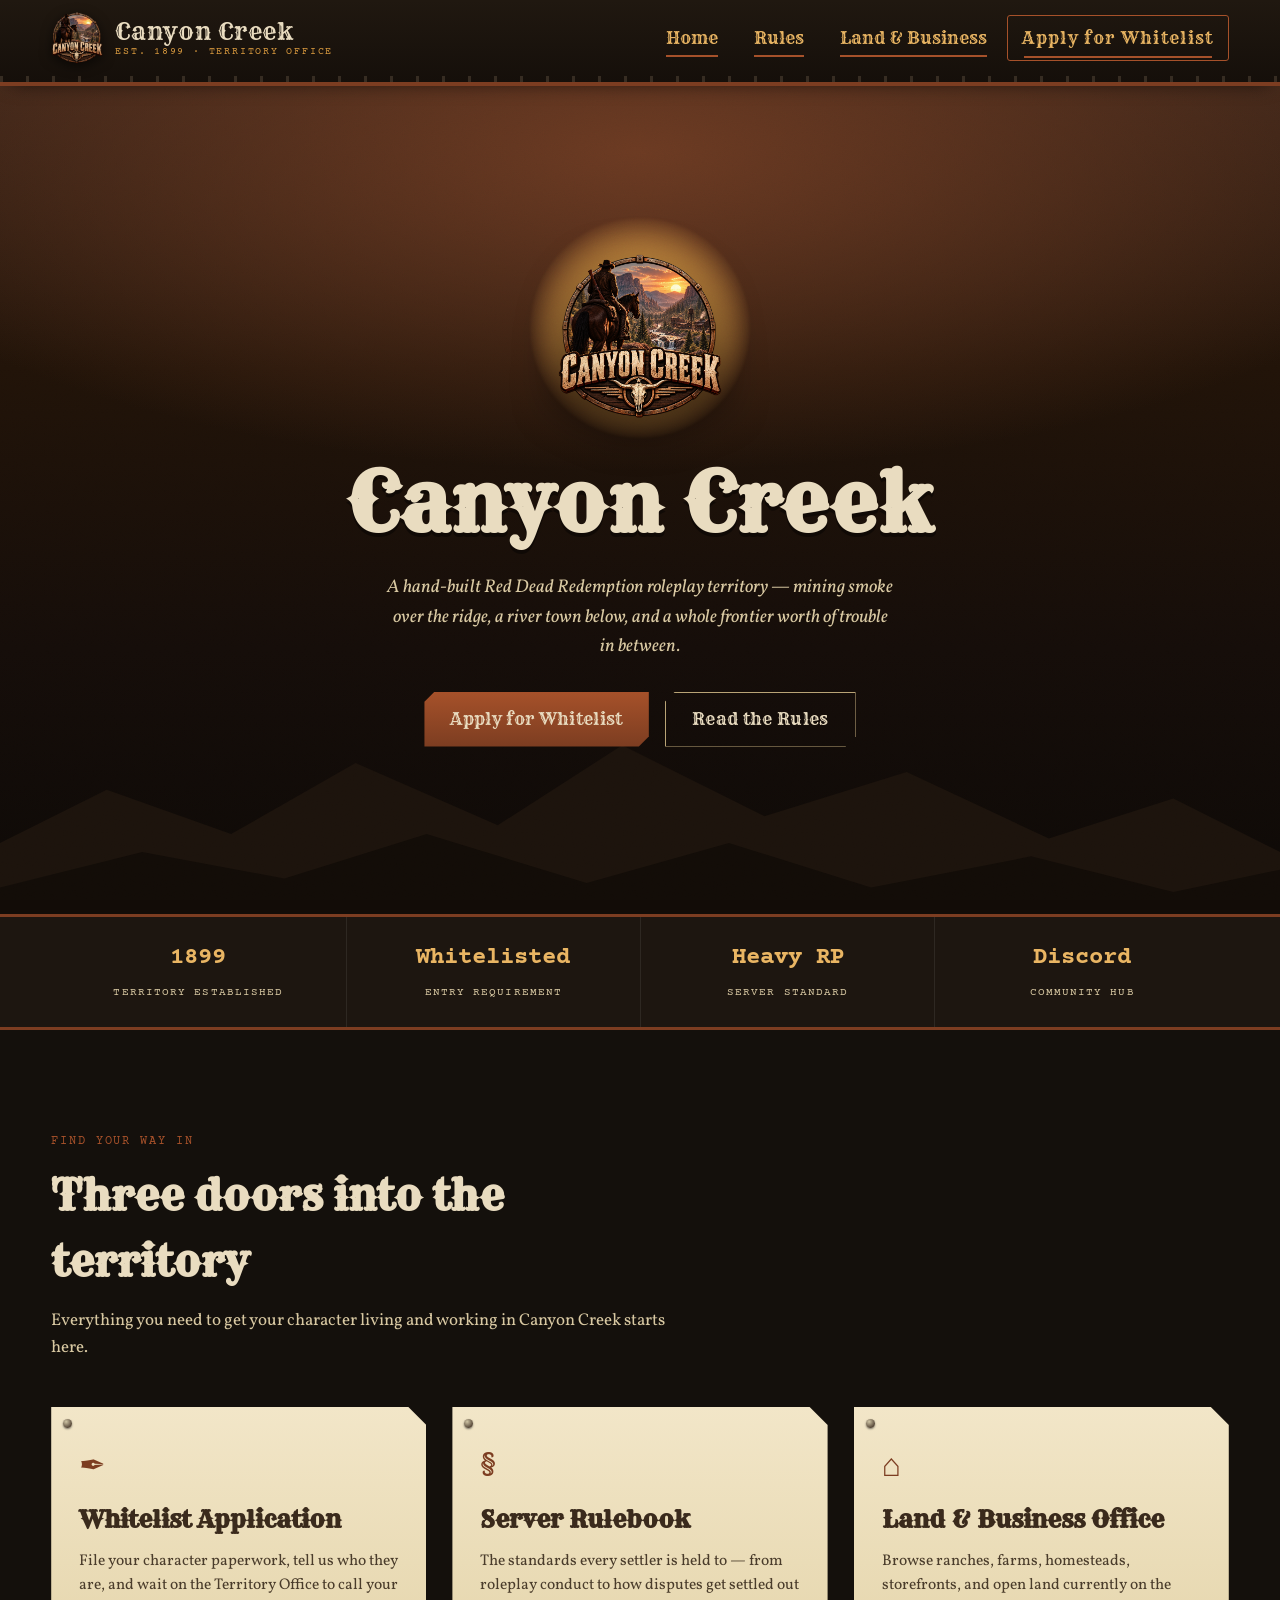
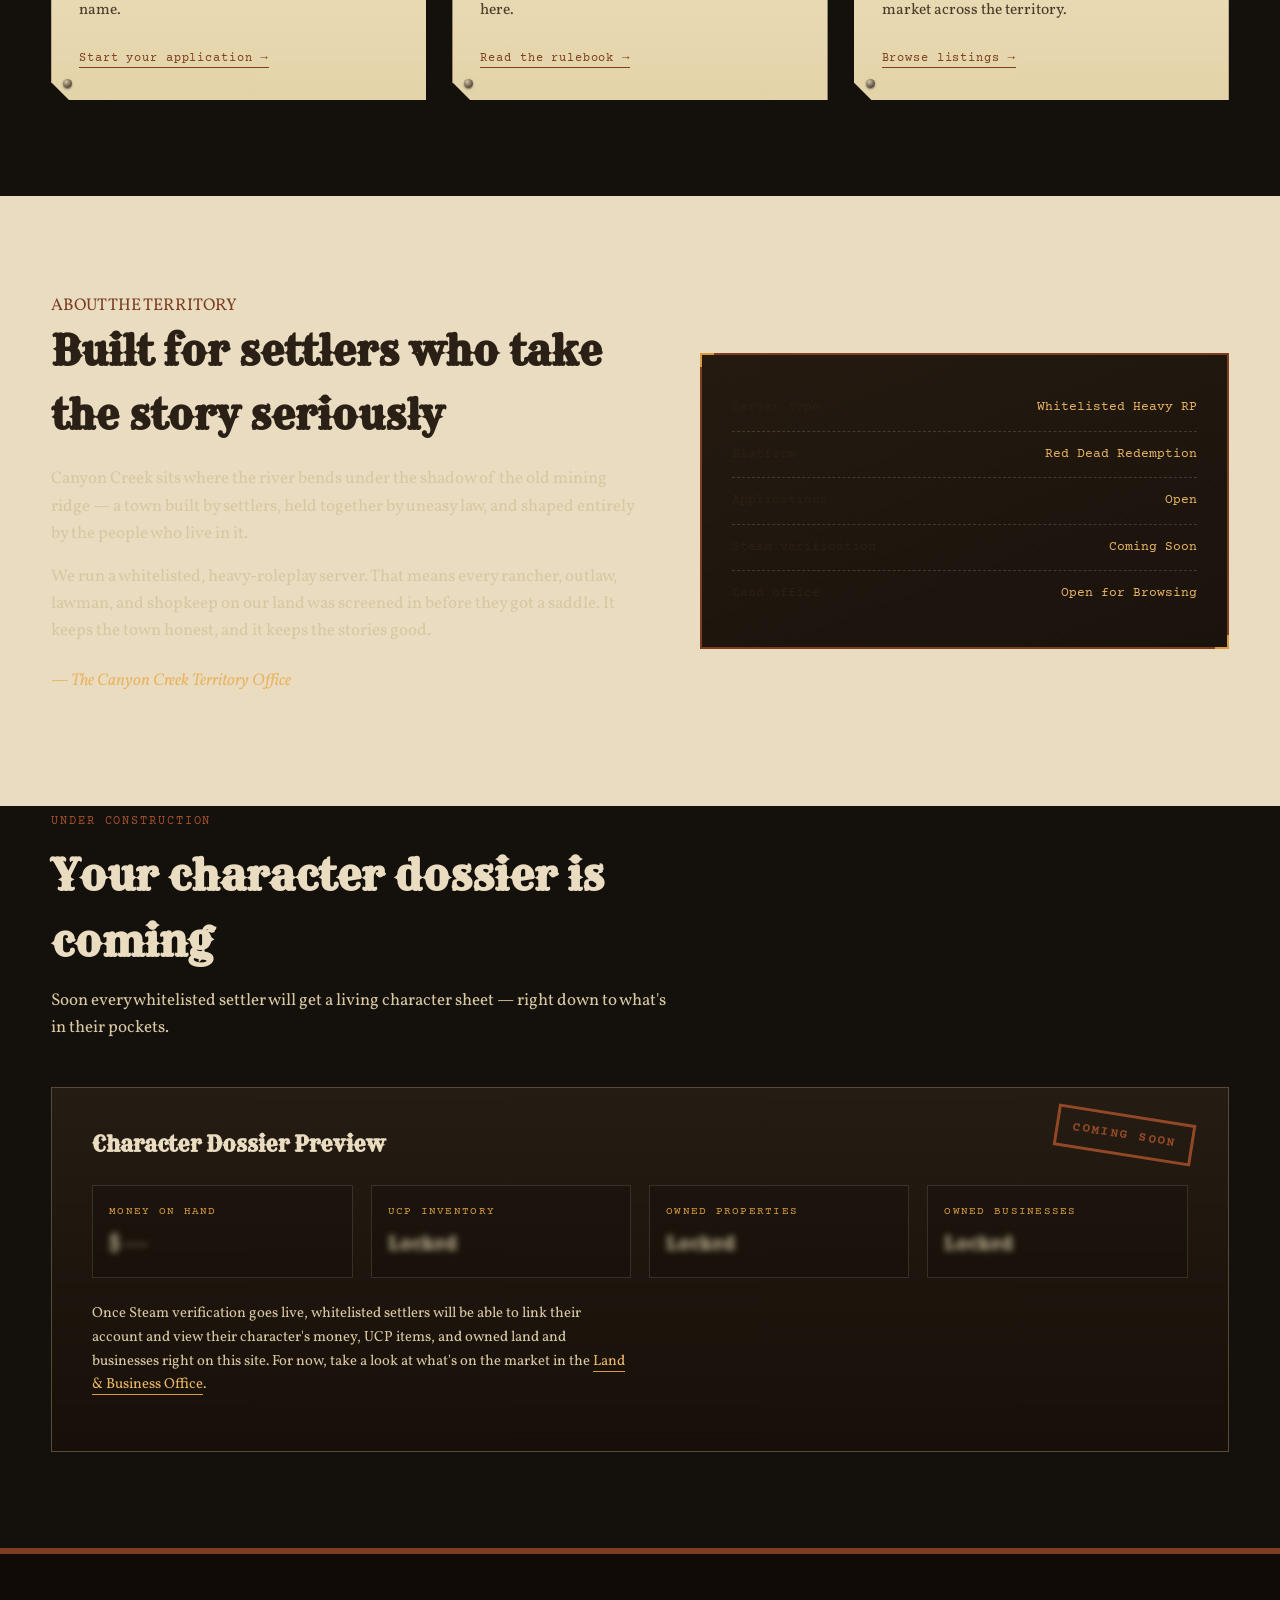
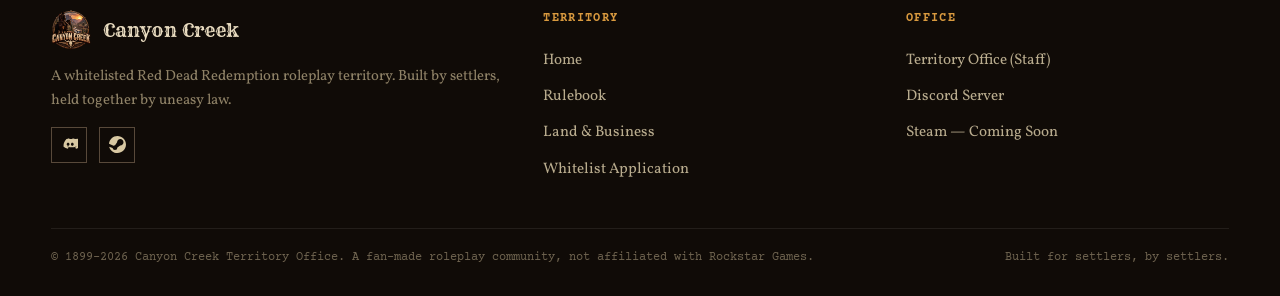
==== commit d3c06a64: "Update i made update that will not show .html" ====
--- a/index.html
+++ b/index.html
@@ -24,9 +24,9 @@
     <button class="nav-burger" aria-label="Toggle navigation"><span></span><span></span><span></span></button>
     <nav class="nav-links">
       <a href="index.html" data-page="index.html">Home</a>
-      <a href="rules.html" data-page="rules.html">Rules</a>
-      <a href="properties.html" data-page="properties.html">Land &amp; Business</a>
-      <a href="whitelist.html" data-page="whitelist.html" class="nav-cta">Apply for Whitelist</a>
+      <a href="/rules/" data-page="index.html">Rules</a>
+      <a href="/properties/" data-page="index.html">Land &amp; Business</a>
+      <a href="/whitelist/" data-page="index.html" class="nav-cta">Apply for Whitelist</a>
     </nav>
   </div>
 </header>
@@ -46,8 +46,8 @@
     <h1>Canyon Creek</h1>
     <p class="hero-tagline">A hand-built Red Dead Redemption roleplay territory — mining smoke over the ridge, a river town below, and a whole frontier worth of trouble in between.</p>
     <div class="hero-actions">
-      <a href="whitelist.html" class="btn btn-primary">Apply for Whitelist</a>
-      <a href="rules.html" class="btn btn-ghost">Read the Rules</a>
+      <a href="/whitelist/" class="btn btn-primary">Apply for Whitelist</a>
+      <a href="/rules/" class="btn btn-ghost">Read the Rules</a>
     </div>
   </div>
 </section>
@@ -71,21 +71,21 @@
       <p>Everything you need to get your character living and working in Canyon Creek starts here.</p>
     </div>
     <div class="deed-grid">
-      <a href="whitelist.html" class="deed">
+      <a href="/whitelist/" class="deed">
         <span class="rivet tl"></span><span class="rivet bl"></span>
         <div class="icon">✒</div>
         <h3>Whitelist Application</h3>
         <p>File your character paperwork, tell us who they are, and wait on the Territory Office to call your name.</p>
         <span class="deed-link">Start your application →</span>
       </a>
-      <a href="rules.html" class="deed">
+      <a href="/rules/" class="deed">
         <span class="rivet tl"></span><span class="rivet bl"></span>
         <div class="icon">§</div>
         <h3>Server Rulebook</h3>
         <p>The standards every settler is held to — from roleplay conduct to how disputes get settled out here.</p>
         <span class="deed-link">Read the rulebook →</span>
       </a>
-      <a href="properties.html" class="deed">
+      <a href="/properties/" class="deed">
         <span class="rivet tl"></span><span class="rivet bl"></span>
         <div class="icon">⌂</div>
         <h3>Land &amp; Business Office</h3>
@@ -133,7 +133,7 @@
         <div class="dossier-field"><span class="flabel">OWNED PROPERTIES</span><span class="fval">Locked</span></div>
         <div class="dossier-field"><span class="flabel">OWNED BUSINESSES</span><span class="fval">Locked</span></div>
       </div>
-      <p class="dossier-note">Once Steam verification goes live, whitelisted settlers will be able to link their account and view their character's money, UCP items, and owned land and businesses right on this site. For now, take a look at what's on the market in the <a href="properties.html" style="color:var(--gold-bright); border-bottom:1px solid var(--gold);">Land &amp; Business Office</a>.</p>
+      <p class="dossier-note">Once Steam verification goes live, whitelisted settlers will be able to link their account and view their character's money, UCP items, and owned land and businesses right on this site. For now, take a look at what's on the market in the <a href="/properties/" style="color:var(--gold-bright); border-bottom:1px solid var(--gold);">Land &amp; Business Office</a>.</p>
     </div>
   </div>
 </section>
@@ -159,13 +159,13 @@
     <div class="footer-col">
       <h4>TERRITORY</h4>
       <a href="index.html">Home</a>
-      <a href="rules.html">Rulebook</a>
-      <a href="properties.html">Land &amp; Business</a>
-      <a href="whitelist.html">Whitelist Application</a>
+      <a href="/rules/">Rulebook</a>
+      <a href="/properties/">Land &amp; Business</a>
+      <a href="/whitelist/">Whitelist Application</a>
     </div>
     <div class="footer-col">
       <h4>OFFICE</h4>
-      <a href="admin.html">Territory Office (Staff)</a>
+      <a href="/admin/">Territory Office (Staff)</a>
       <a href="#">Discord Server</a>
       <a href="#">Steam — Coming Soon</a>
     </div>
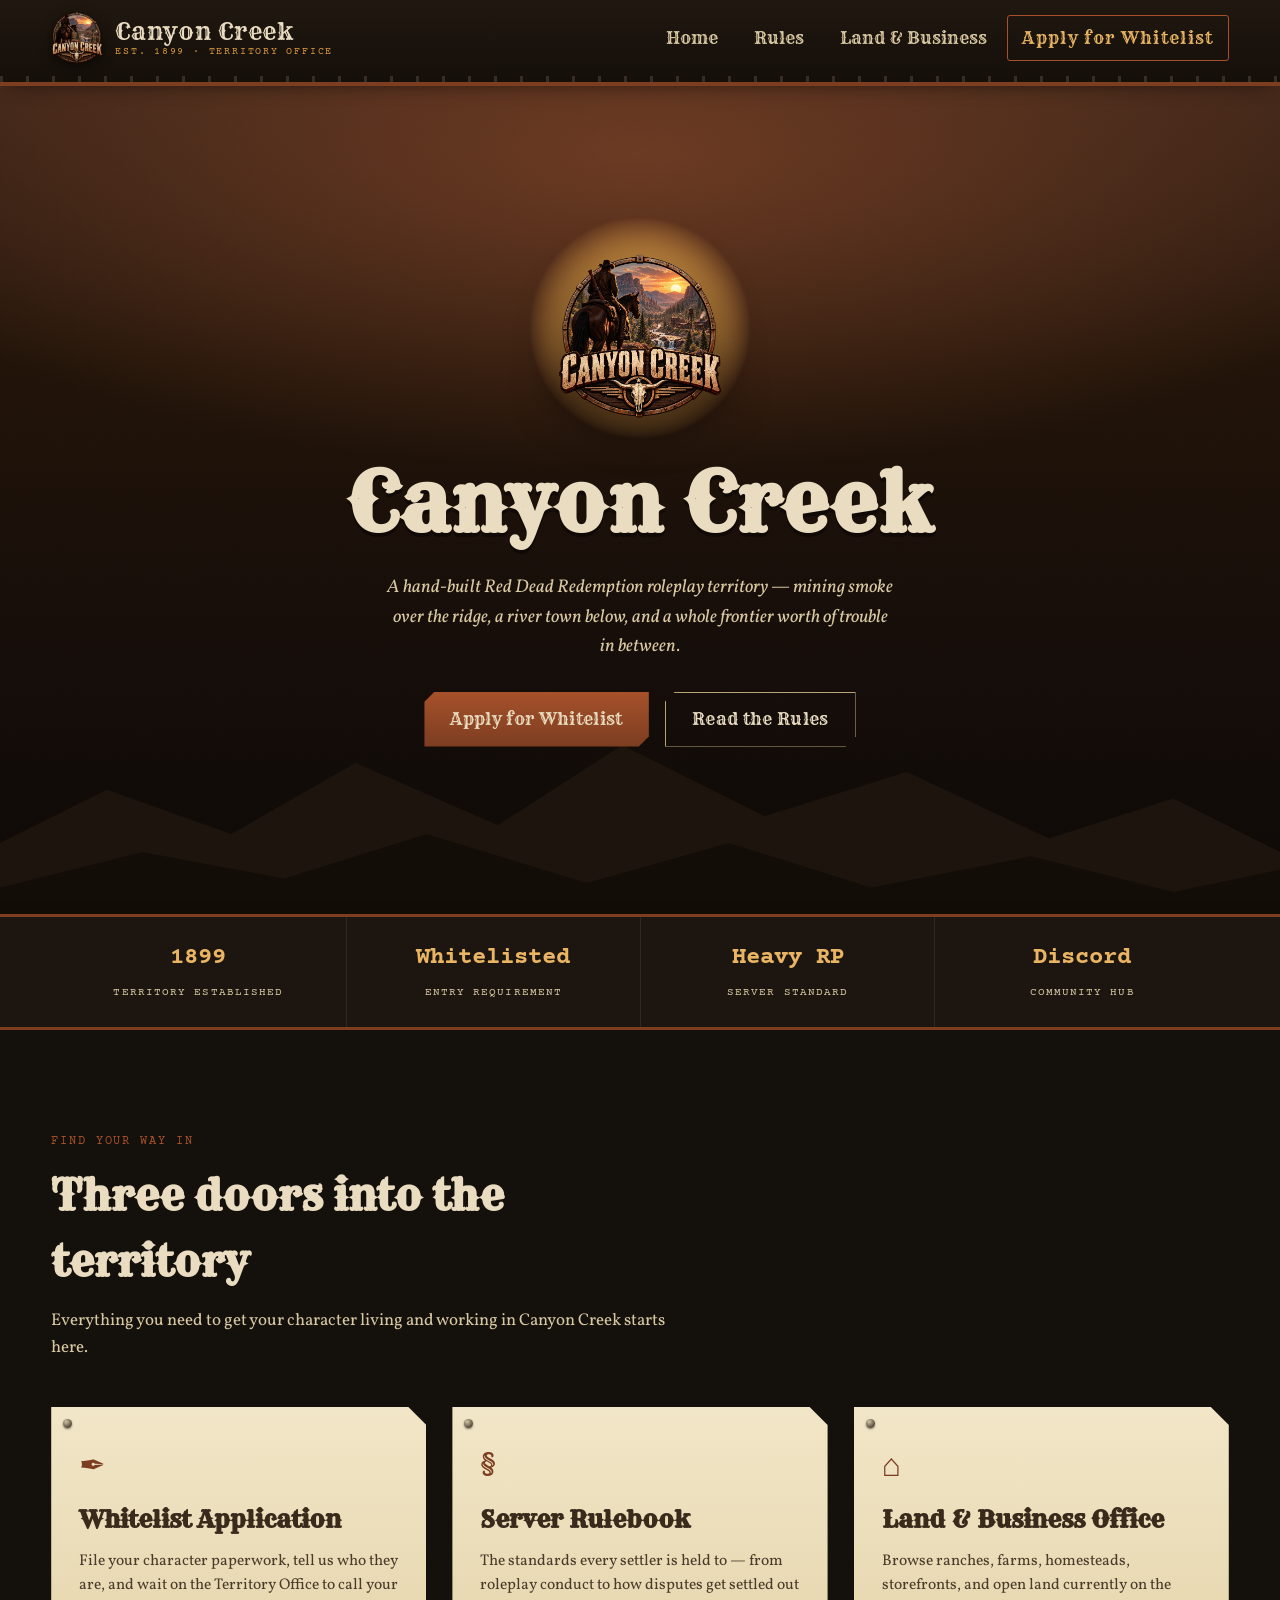
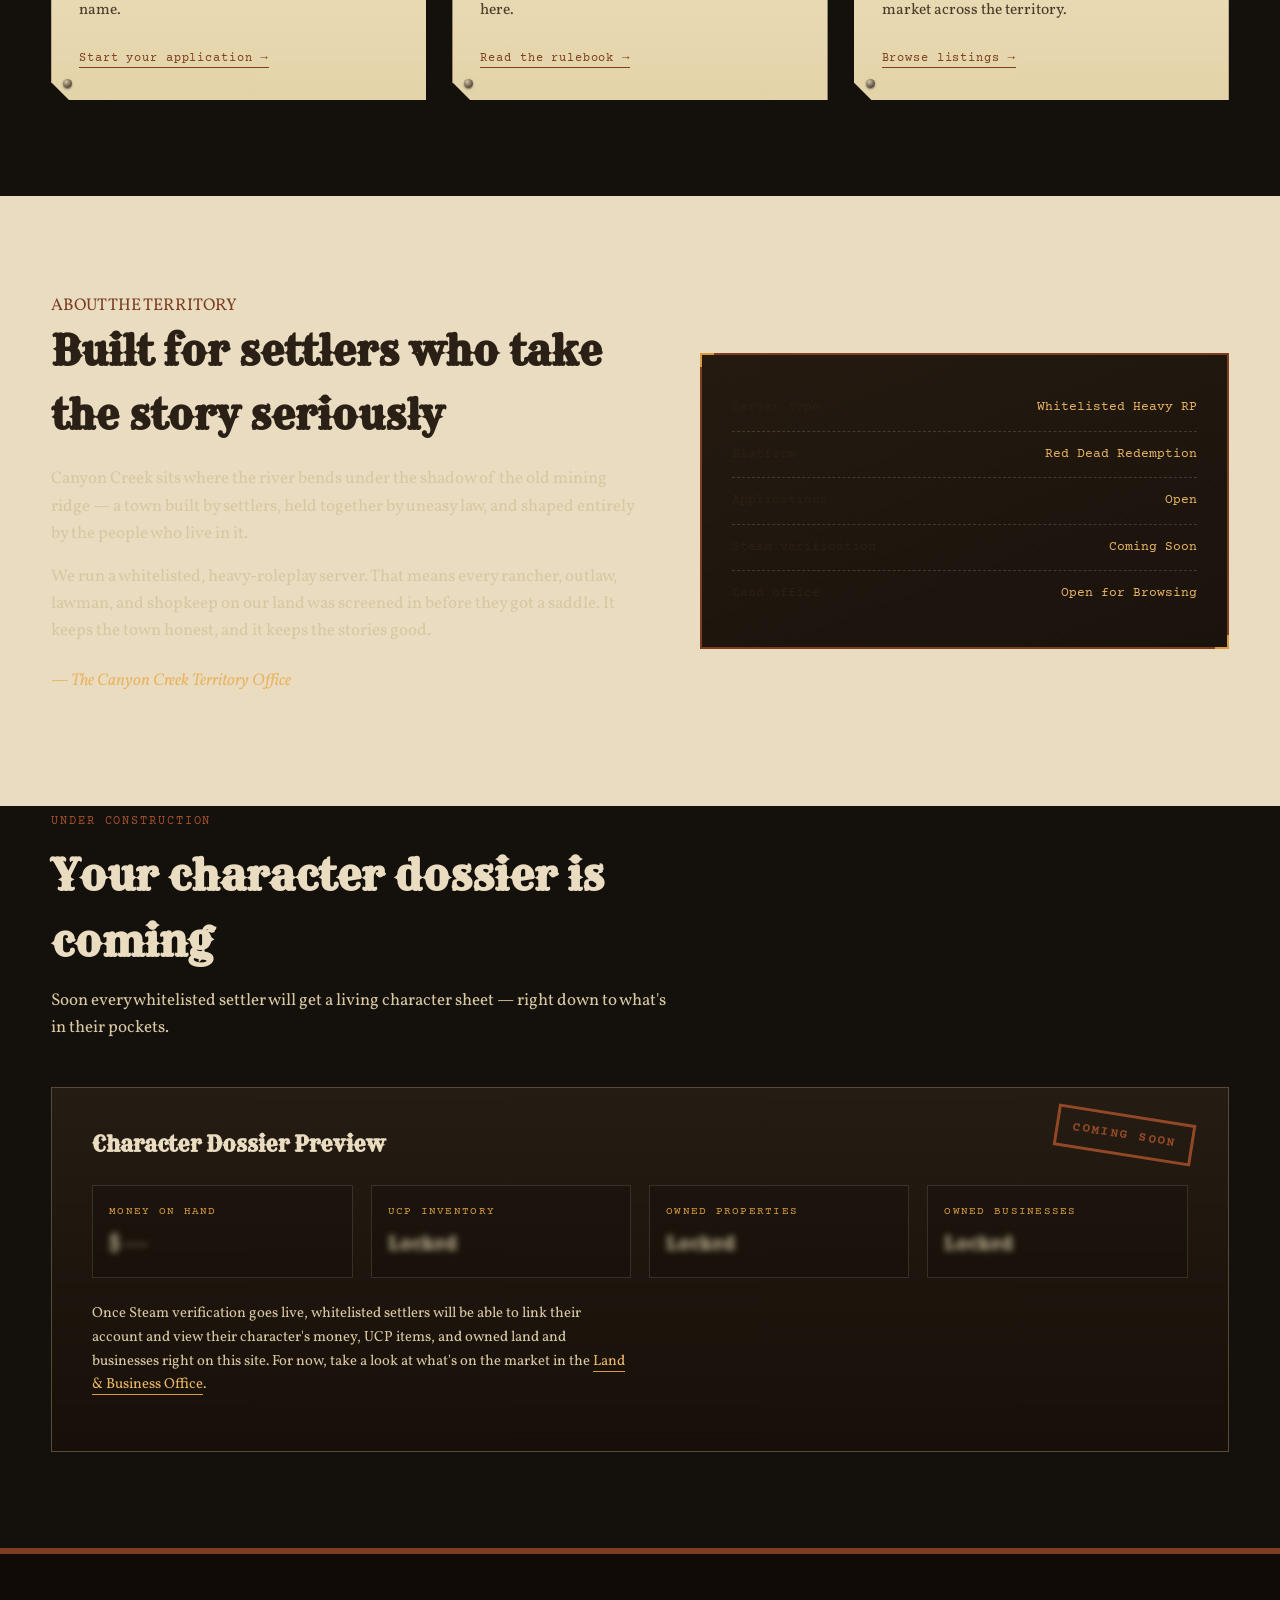
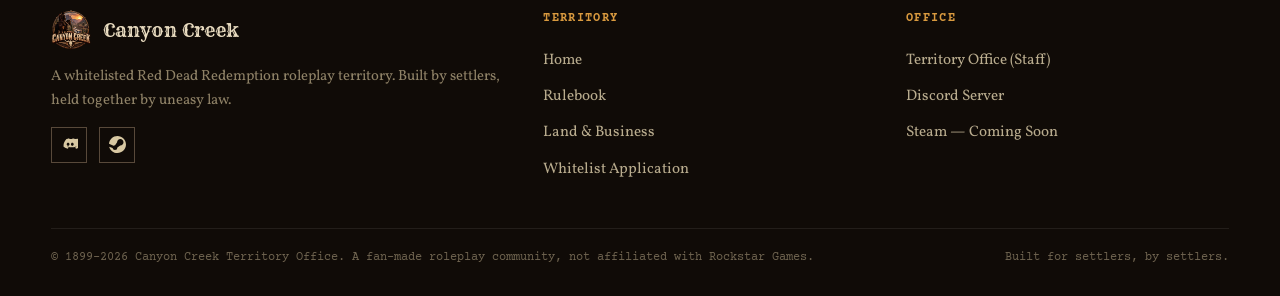
==== commit 3ceaed06: "Update fixed issues" ====
--- a/index.html
+++ b/index.html
@@ -5,8 +5,8 @@
 <meta name="viewport" content="width=device-width, initial-scale=1.0">
 <title>Canyon Creek — A Frontier Roleplay Territory</title>
 <meta name="description" content="Canyon Creek is a Red Dead Redemption roleplay server. Read the rules, apply for whitelist, and browse land and businesses for sale.">
-<link rel="icon" href="assets/canyon-creek-logo.png">
-<link rel="stylesheet" href="css/index.css">
+<link rel="icon" href="/assets/canyon-creek-logo.png">
+<link rel="stylesheet" href="/css/index.css">
 </head>
 <body>
 <div class="grain-veil"></div>
@@ -14,8 +14,8 @@
 <!-- ===================== HEADER ===================== -->
 <header class="site-header">
   <div class="container nav-row">
-    <a href="index.html" class="brand">
-      <img src="assets/canyon-creek-logo.png" alt="Canyon Creek emblem">
+    <a href="/" class="brand">
+      <img src="/assets/canyon-creek-logo.png" alt="Canyon Creek emblem">
       <span class="brand-text">
         <span class="big">Canyon Creek</span>
         <span class="small">EST. 1899 &middot; TERRITORY OFFICE</span>
@@ -23,10 +23,10 @@
     </a>
     <button class="nav-burger" aria-label="Toggle navigation"><span></span><span></span><span></span></button>
     <nav class="nav-links">
-      <a href="index.html" data-page="index.html">Home</a>
-      <a href="/rules/" data-page="index.html">Rules</a>
-      <a href="/properties/" data-page="index.html">Land &amp; Business</a>
-      <a href="/whitelist/" data-page="index.html" class="nav-cta">Apply for Whitelist</a>
+      <a href="/" data-page="/">Home</a>
+      <a href="/rules/" data-page="/">Rules</a>
+      <a href="/properties/" data-page="/">Land &amp; Business</a>
+      <a href="/whitelist/" data-page="/" class="nav-cta">Apply for Whitelist</a>
     </nav>
   </div>
 </header>
@@ -42,7 +42,7 @@
     </svg>
   </div>
   <div class="hero-inner">
-    <img src="assets/canyon-creek-logo.png" alt="" class="hero-emblem">
+    <img src="/assets/canyon-creek-logo.png" alt="" class="hero-emblem">
     <h1>Canyon Creek</h1>
     <p class="hero-tagline">A hand-built Red Dead Redemption roleplay territory — mining smoke over the ridge, a river town below, and a whole frontier worth of trouble in between.</p>
     <div class="hero-actions">
@@ -143,7 +143,7 @@
   <div class="container footer-grid">
     <div>
       <div class="footer-brand">
-        <img src="assets/canyon-creek-logo.png" alt="">
+        <img src="/assets/canyon-creek-logo.png" alt="">
         <span>Canyon Creek</span>
       </div>
       <p>A whitelisted Red Dead Redemption roleplay territory. Built by settlers, held together by uneasy law.</p>
@@ -158,7 +158,7 @@
     </div>
     <div class="footer-col">
       <h4>TERRITORY</h4>
-      <a href="index.html">Home</a>
+      <a href="/">Home</a>
       <a href="/rules/">Rulebook</a>
       <a href="/properties/">Land &amp; Business</a>
       <a href="/whitelist/">Whitelist Application</a>
@@ -176,6 +176,6 @@
   </div>
 </footer>
 
-<script src="script.js"></script>
+<script src="/script.js"></script>
 </body>
 </html>
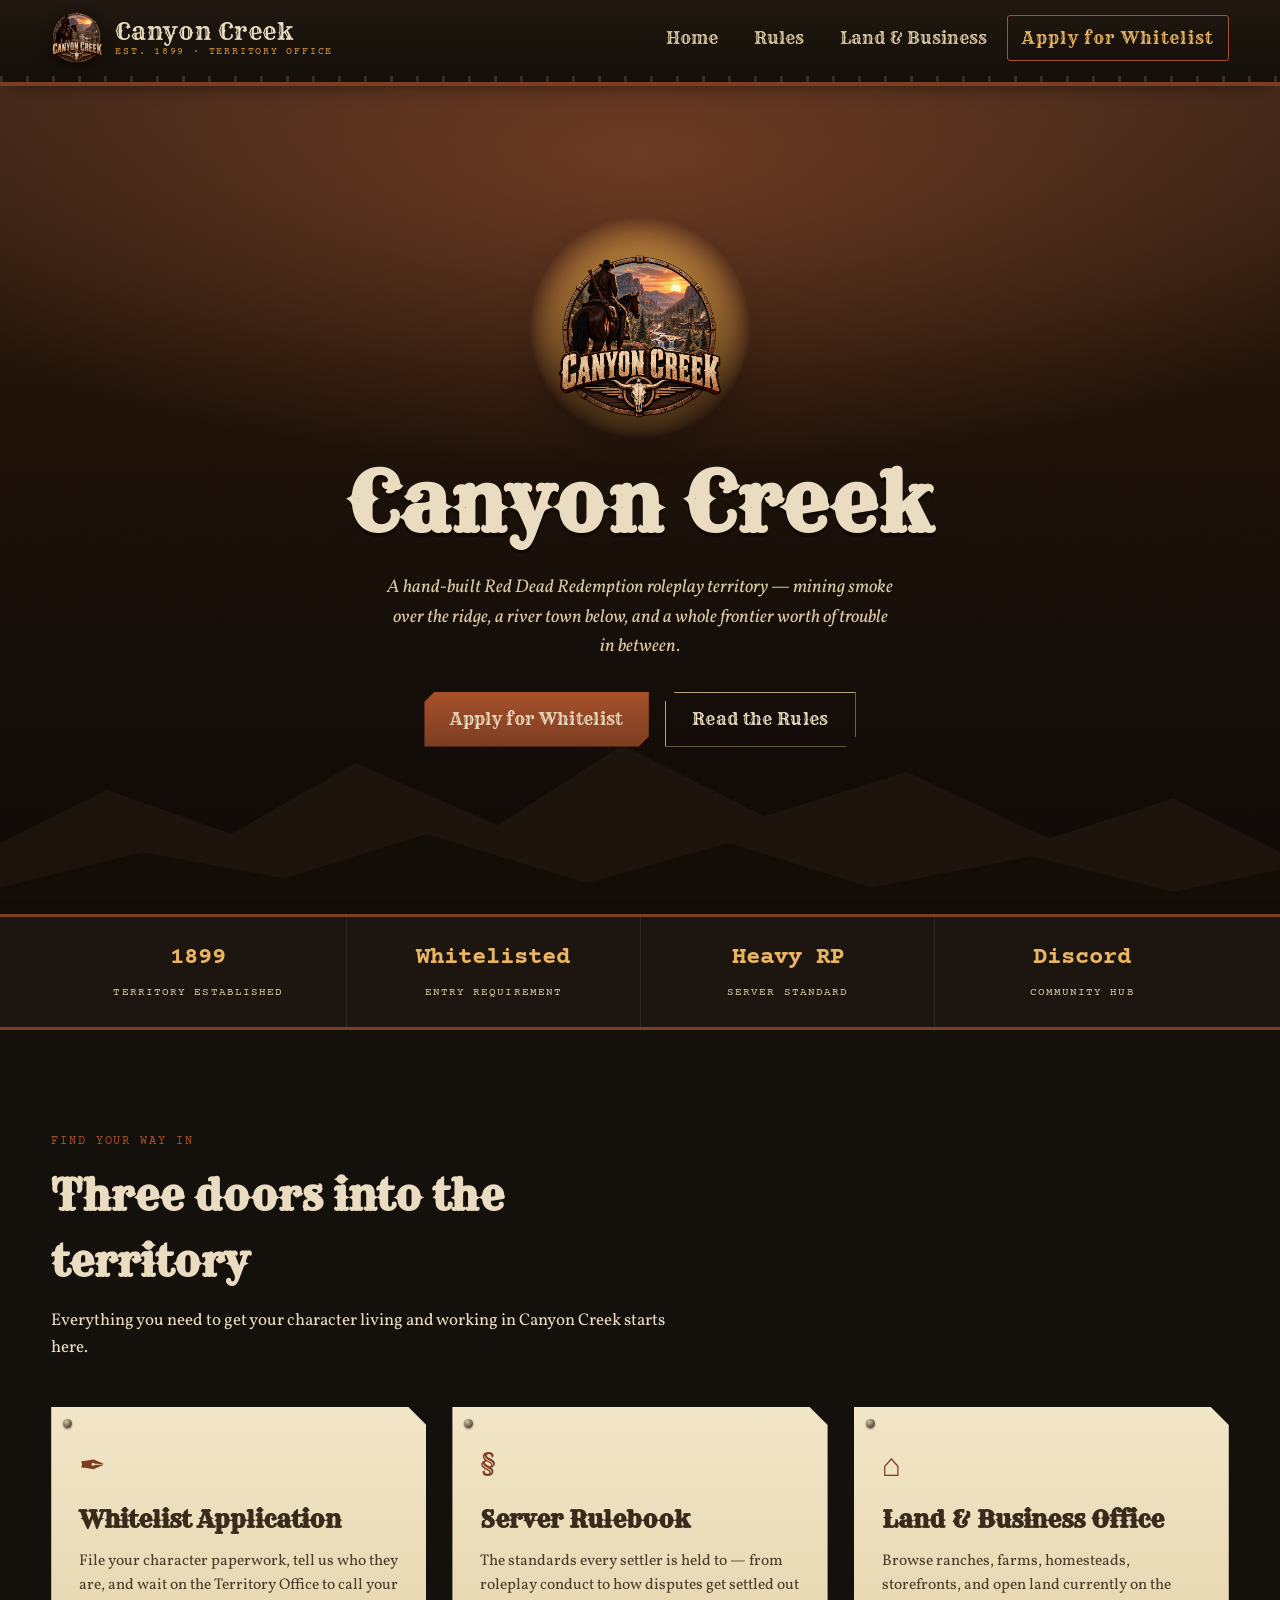
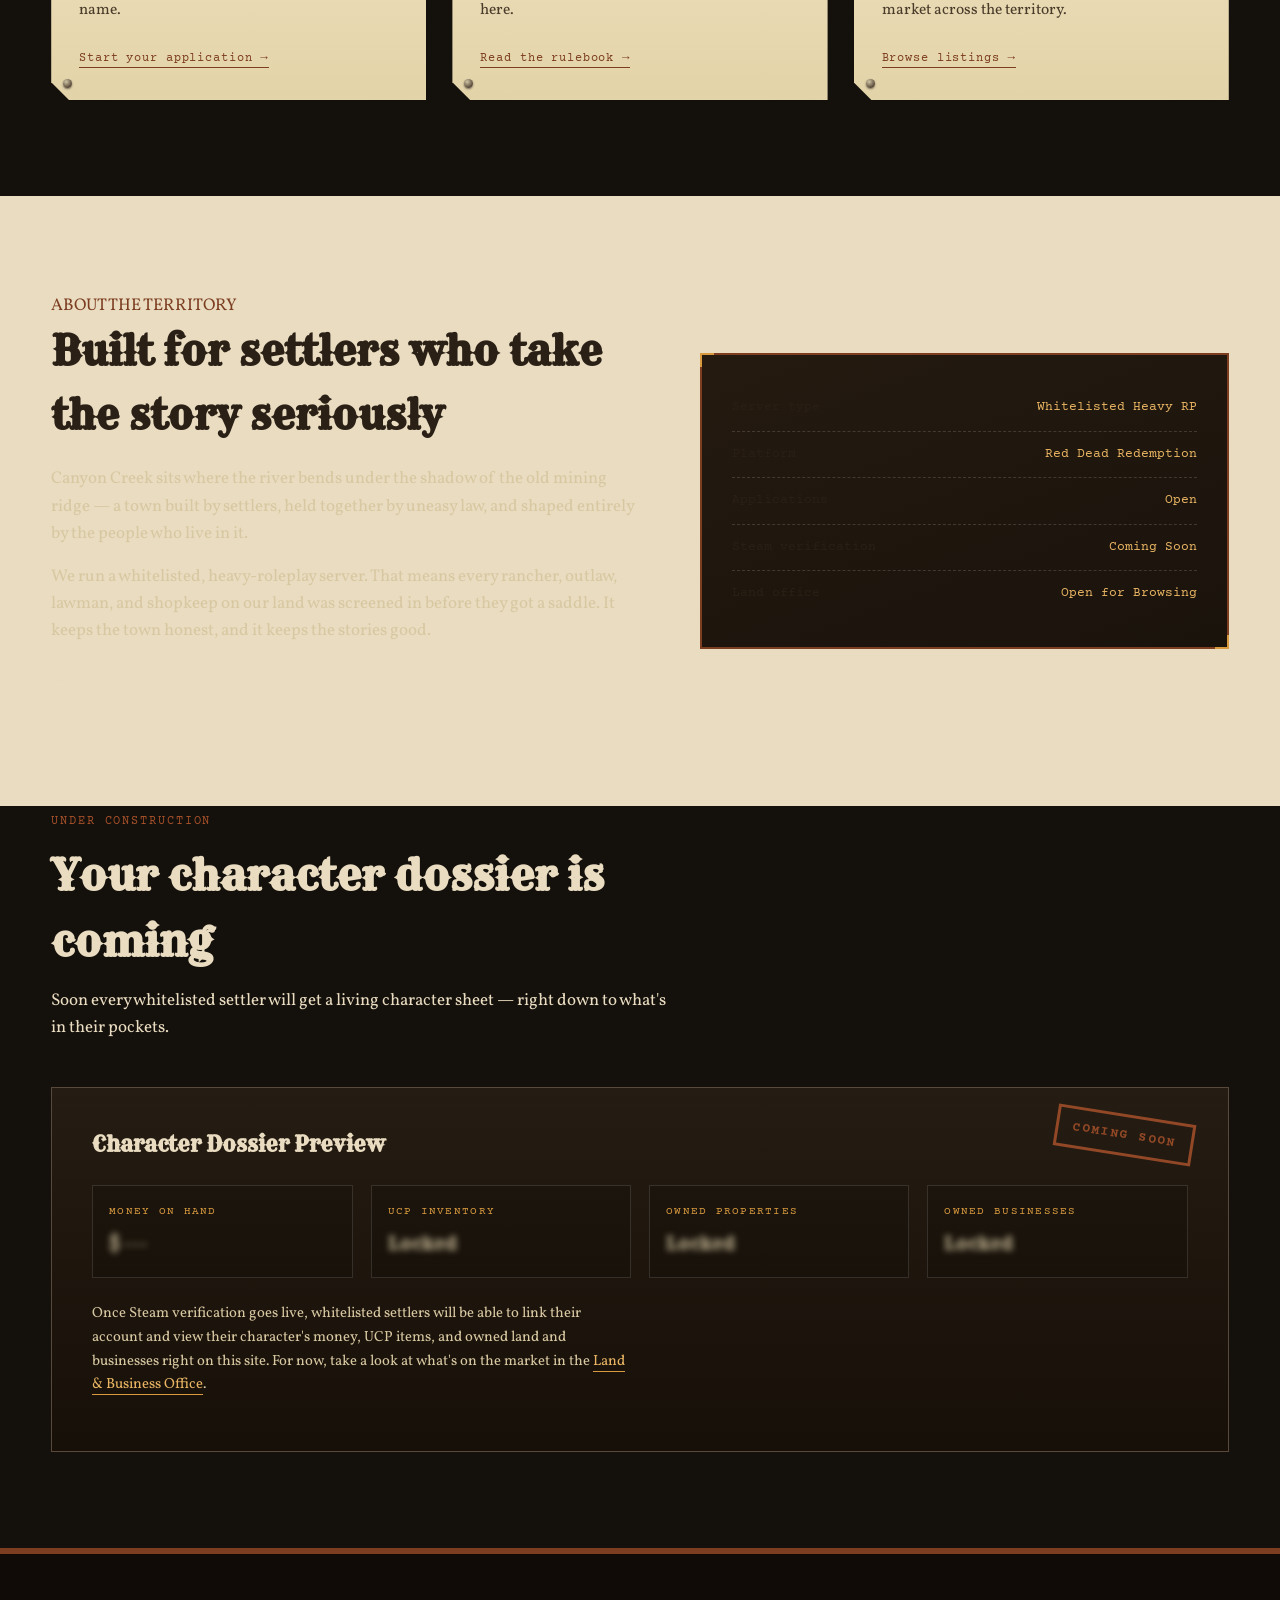
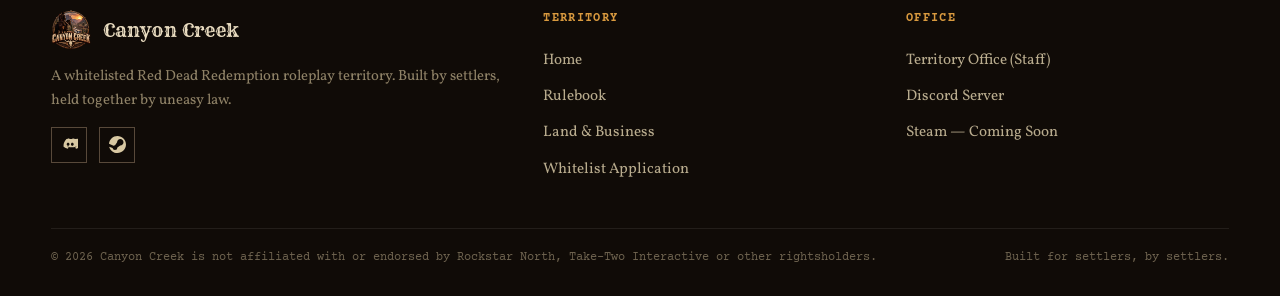
==== commit 52b49235: "Update index.html" ====
--- a/index.html
+++ b/index.html
@@ -171,7 +171,7 @@
     </div>
   </div>
   <div class="container footer-bottom">
-    <span>© 1899–2026 Canyon Creek Territory Office. A fan-made roleplay community, not affiliated with Rockstar Games.</span>
+    <span>© 2026 Canyon Creek is not affiliated with or endorsed by Rockstar North, Take-Two Interactive or other rightsholders.</span>
     <span>Built for settlers, by settlers.</span>
   </div>
 </footer>
--- a/css/index.css
+++ b/css/index.css
@@ -373,7 +373,7 @@
   color: var(--paper);
   margin: 0 0 12px;
 }
-.section-head p{ color: var(--paper-dim); margin:0; }
+.section-head p{ color: var(--paper); margin:0; }
 
 .on-paper{
   background: var(--paper);
@@ -452,7 +452,7 @@
 .about-split .signoff{
   font-family: var(--font-body);
   font-style: italic;
-  color: var(--gold-bright);
+  color: var(--paper);
   margin-top: 22px;
 }
 .frame-block{
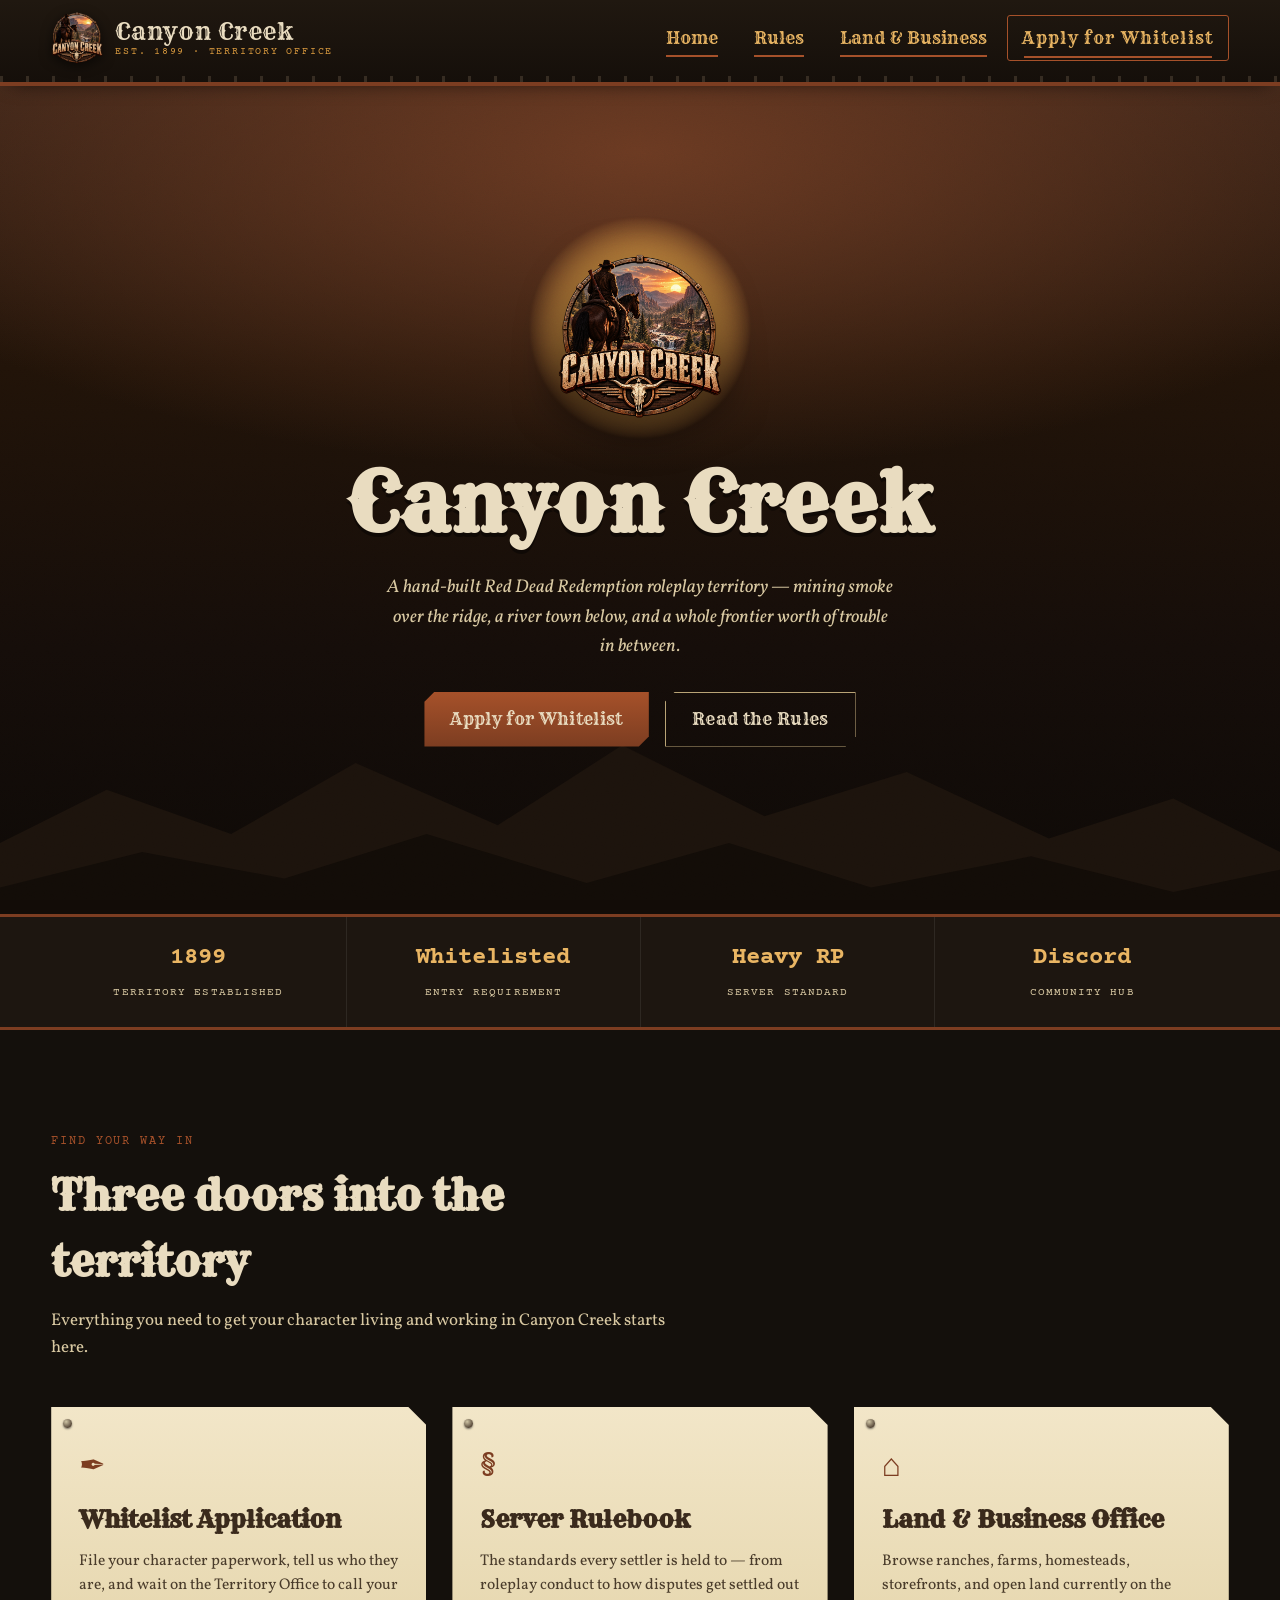
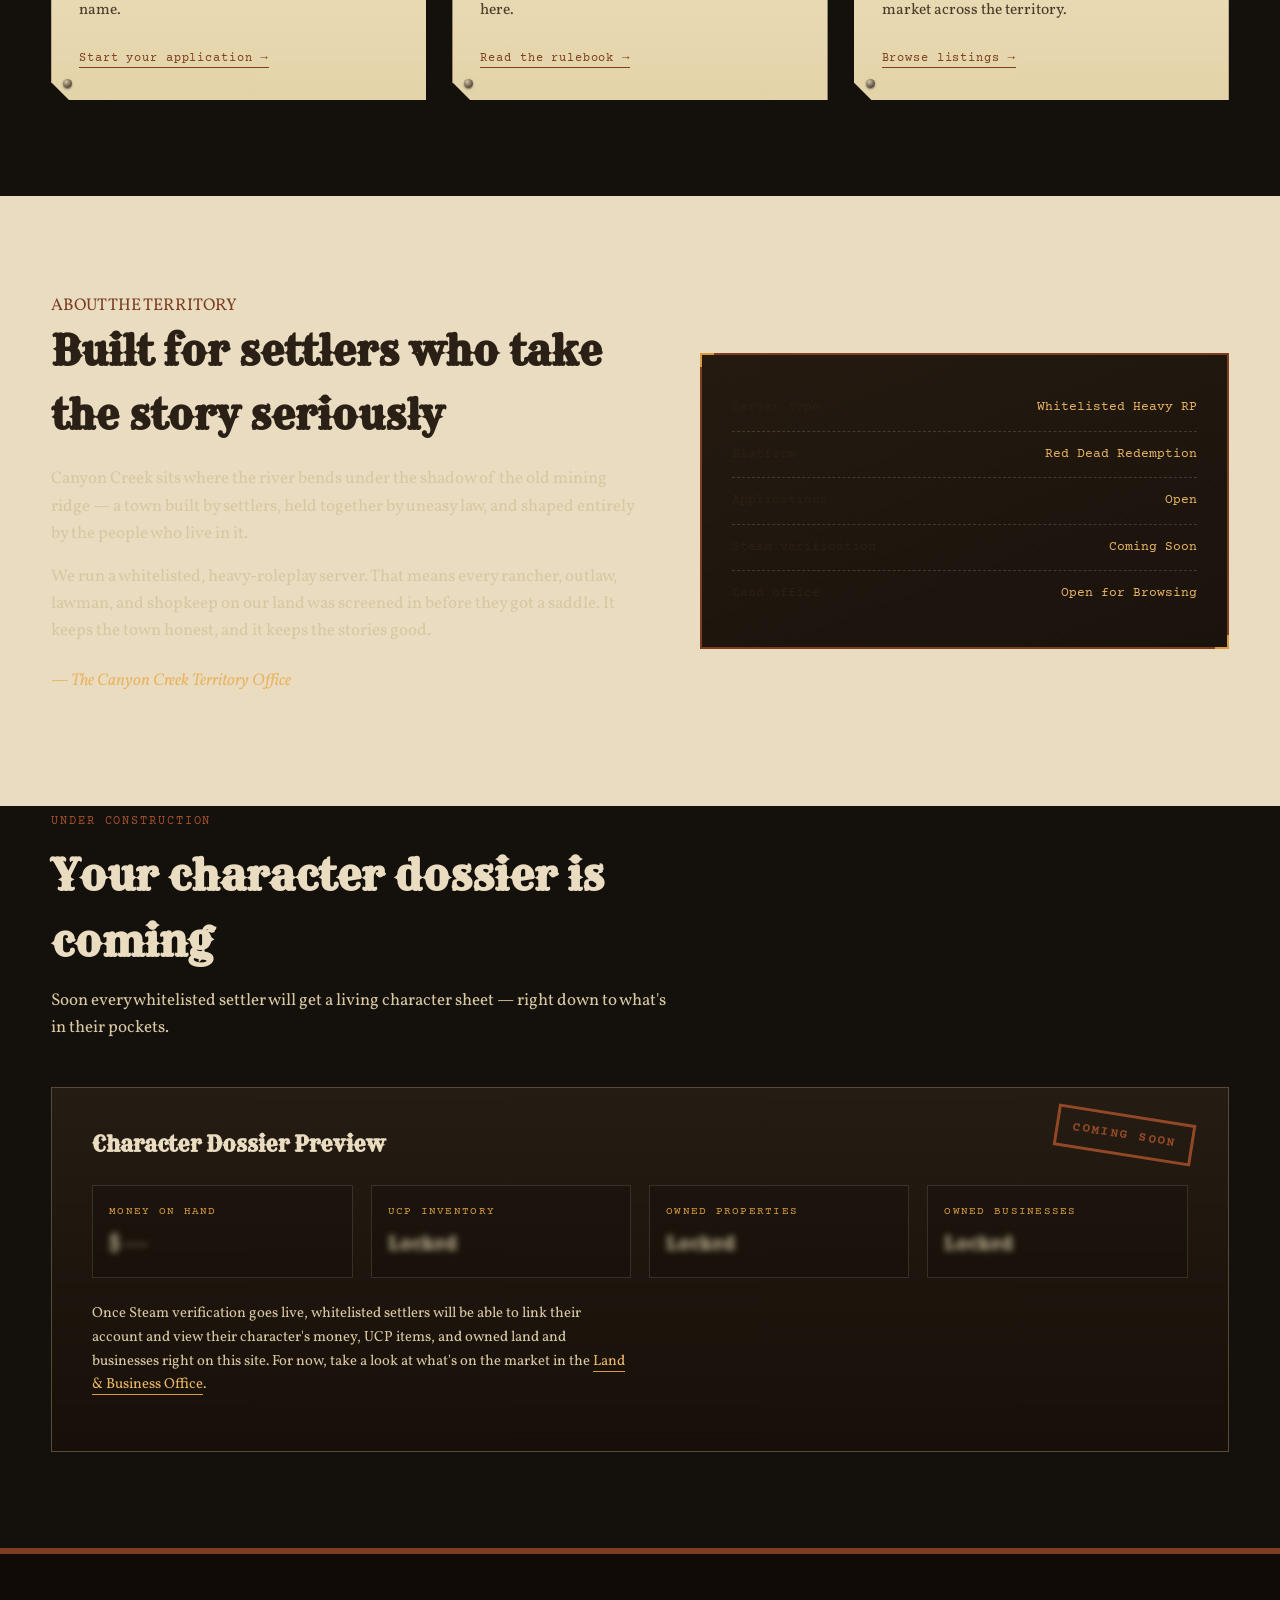
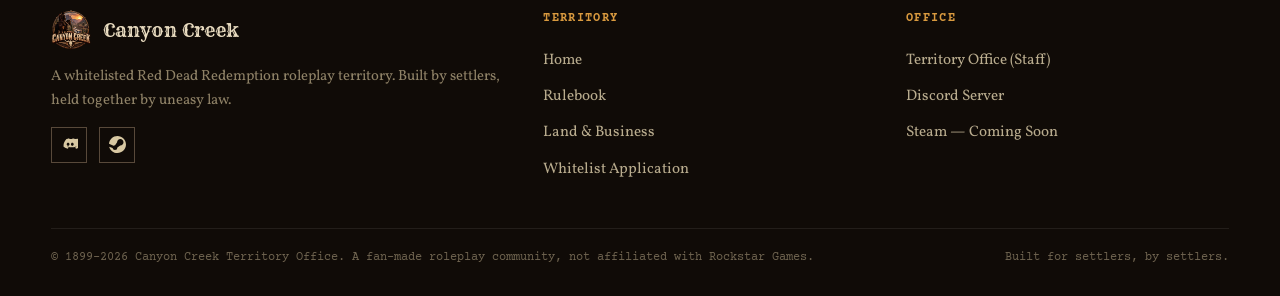
==== commit 0bd1d253: "asd" ====
--- a/index.html
+++ b/index.html
@@ -5,8 +5,8 @@
 <meta name="viewport" content="width=device-width, initial-scale=1.0">
 <title>Canyon Creek — A Frontier Roleplay Territory</title>
 <meta name="description" content="Canyon Creek is a Red Dead Redemption roleplay server. Read the rules, apply for whitelist, and browse land and businesses for sale.">
-<link rel="icon" href="/assets/canyon-creek-logo.png">
-<link rel="stylesheet" href="/css/index.css">
+<link rel="icon" href="assets/canyon-creek-logo.png">
+<link rel="stylesheet" href="css/index.css">
 </head>
 <body>
 <div class="grain-veil"></div>
@@ -14,8 +14,8 @@
 <!-- ===================== HEADER ===================== -->
 <header class="site-header">
   <div class="container nav-row">
-    <a href="/" class="brand">
-      <img src="/assets/canyon-creek-logo.png" alt="Canyon Creek emblem">
+    <a href="index.html" class="brand">
+      <img src="assets/canyon-creek-logo.png" alt="Canyon Creek emblem">
       <span class="brand-text">
         <span class="big">Canyon Creek</span>
         <span class="small">EST. 1899 &middot; TERRITORY OFFICE</span>
@@ -23,10 +23,10 @@
     </a>
     <button class="nav-burger" aria-label="Toggle navigation"><span></span><span></span><span></span></button>
     <nav class="nav-links">
-      <a href="/" data-page="/">Home</a>
-      <a href="/rules/" data-page="/">Rules</a>
-      <a href="/properties/" data-page="/">Land &amp; Business</a>
-      <a href="/whitelist/" data-page="/" class="nav-cta">Apply for Whitelist</a>
+      <a href="index.html" data-page="index.html">Home</a>
+      <a href="/rules/" data-page="index.html">Rules</a>
+      <a href="/properties/" data-page="index.html">Land &amp; Business</a>
+      <a href="/whitelist/" data-page="index.html" class="nav-cta">Apply for Whitelist</a>
     </nav>
   </div>
 </header>
@@ -42,7 +42,7 @@
     </svg>
   </div>
   <div class="hero-inner">
-    <img src="/assets/canyon-creek-logo.png" alt="" class="hero-emblem">
+    <img src="assets/canyon-creek-logo.png" alt="" class="hero-emblem">
     <h1>Canyon Creek</h1>
     <p class="hero-tagline">A hand-built Red Dead Redemption roleplay territory — mining smoke over the ridge, a river town below, and a whole frontier worth of trouble in between.</p>
     <div class="hero-actions">
@@ -143,7 +143,7 @@
   <div class="container footer-grid">
     <div>
       <div class="footer-brand">
-        <img src="/assets/canyon-creek-logo.png" alt="">
+        <img src="assets/canyon-creek-logo.png" alt="">
         <span>Canyon Creek</span>
       </div>
       <p>A whitelisted Red Dead Redemption roleplay territory. Built by settlers, held together by uneasy law.</p>
@@ -158,7 +158,7 @@
     </div>
     <div class="footer-col">
       <h4>TERRITORY</h4>
-      <a href="/">Home</a>
+      <a href="index.html">Home</a>
       <a href="/rules/">Rulebook</a>
       <a href="/properties/">Land &amp; Business</a>
       <a href="/whitelist/">Whitelist Application</a>
@@ -171,11 +171,11 @@
     </div>
   </div>
   <div class="container footer-bottom">
-    <span>© 2026 Canyon Creek is not affiliated with or endorsed by Rockstar North, Take-Two Interactive or other rightsholders.</span>
+    <span>© 1899–2026 Canyon Creek Territory Office. A fan-made roleplay community, not affiliated with Rockstar Games.</span>
     <span>Built for settlers, by settlers.</span>
   </div>
 </footer>
 
-<script src="/script.js"></script>
+<script src="script.js"></script>
 </body>
 </html>
--- a/css/index.css
+++ b/css/index.css
@@ -373,7 +373,7 @@
   color: var(--paper);
   margin: 0 0 12px;
 }
-.section-head p{ color: var(--paper); margin:0; }
+.section-head p{ color: var(--paper-dim); margin:0; }
 
 .on-paper{
   background: var(--paper);
@@ -452,7 +452,7 @@
 .about-split .signoff{
   font-family: var(--font-body);
   font-style: italic;
-  color: var(--paper);
+  color: var(--gold-bright);
   margin-top: 22px;
 }
 .frame-block{
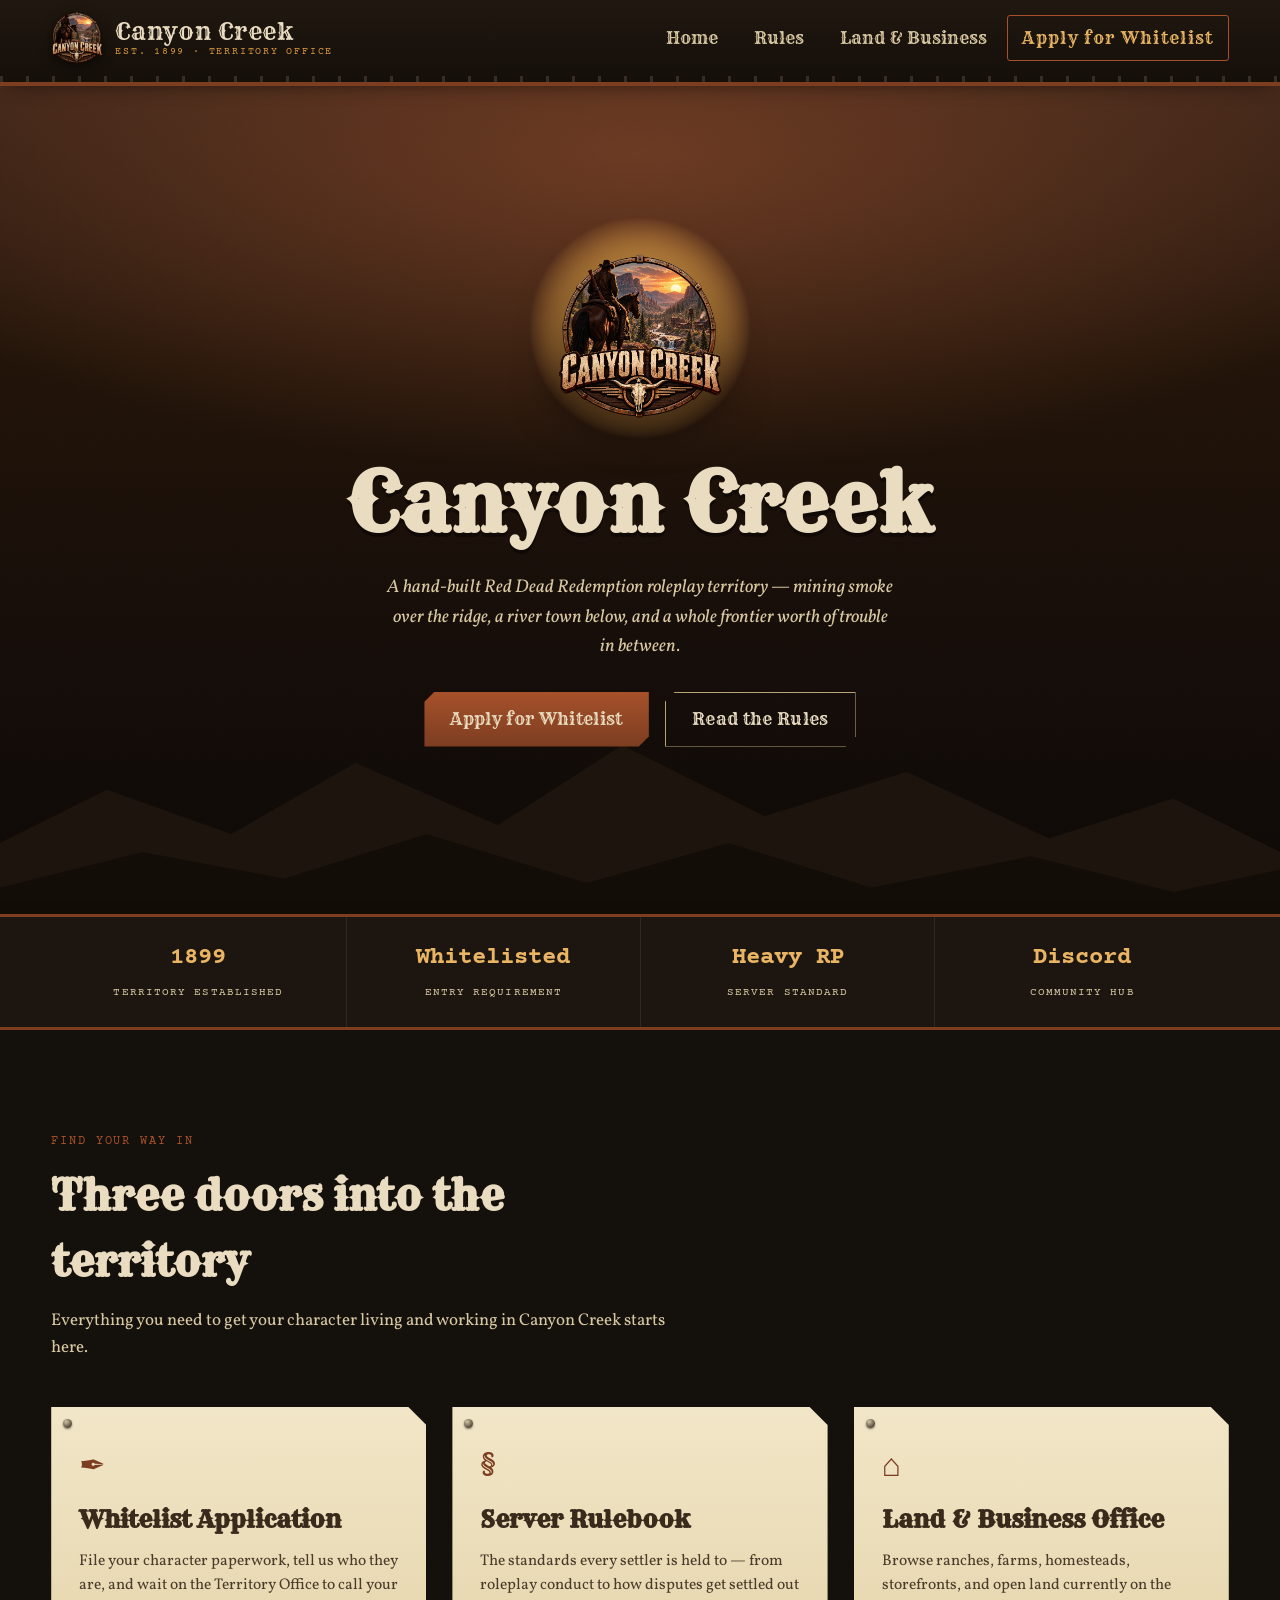
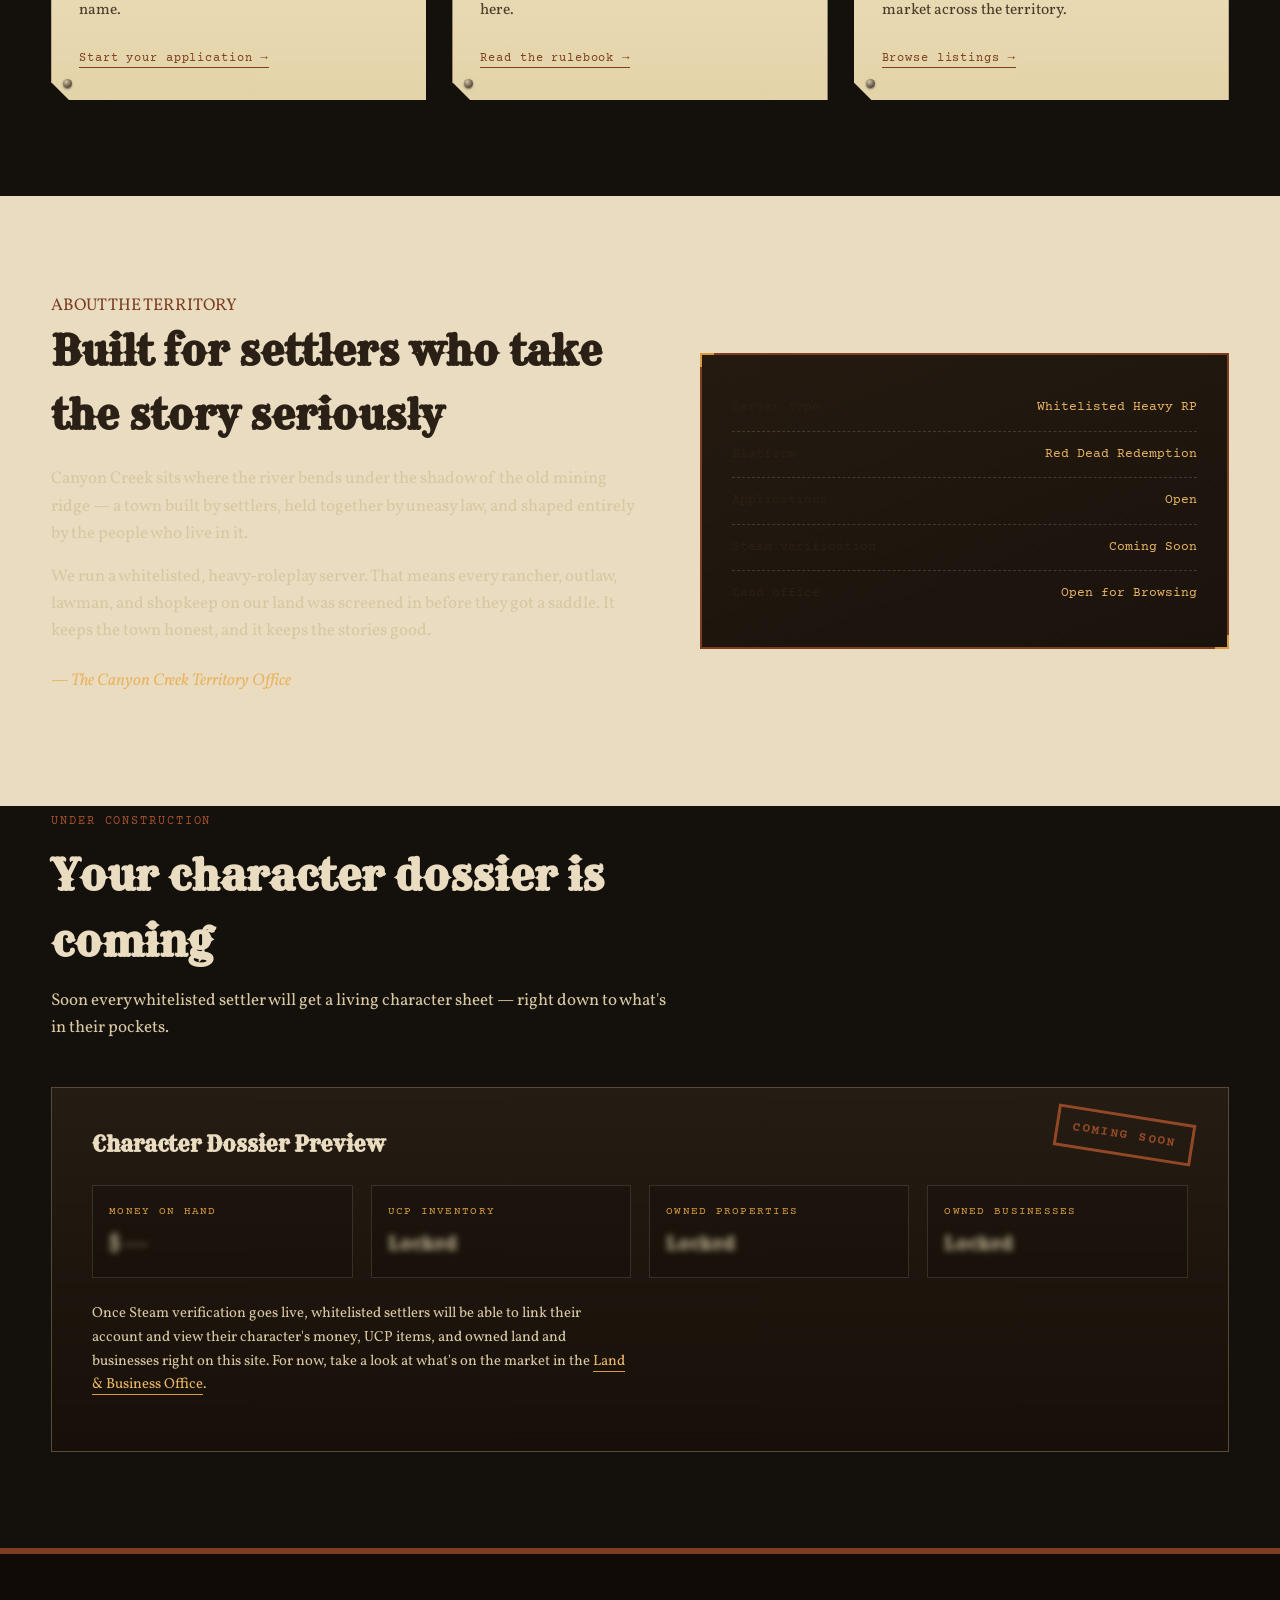
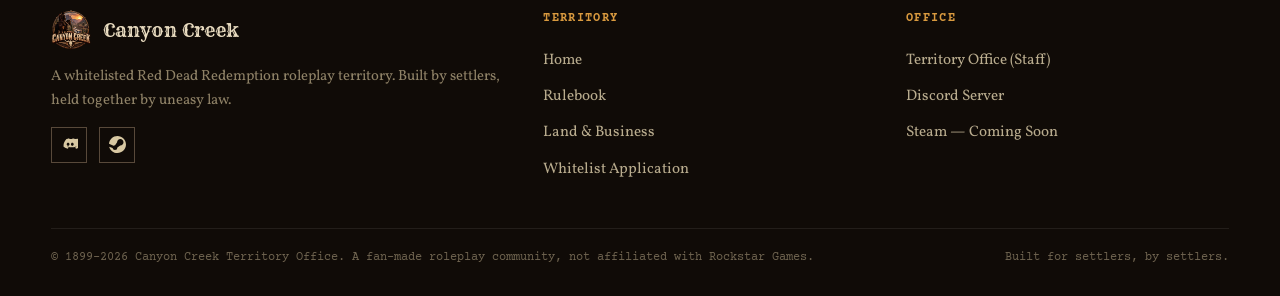
==== commit d2e125ab: "fix" ====
--- a/index.html
+++ b/index.html
@@ -5,8 +5,8 @@
 <meta name="viewport" content="width=device-width, initial-scale=1.0">
 <title>Canyon Creek — A Frontier Roleplay Territory</title>
 <meta name="description" content="Canyon Creek is a Red Dead Redemption roleplay server. Read the rules, apply for whitelist, and browse land and businesses for sale.">
-<link rel="icon" href="assets/canyon-creek-logo.png">
-<link rel="stylesheet" href="css/index.css">
+<link rel="icon" href="/assets/canyon-creek-logo.png">
+<link rel="stylesheet" href="/css/index.css">
 </head>
 <body>
 <div class="grain-veil"></div>
@@ -14,8 +14,8 @@
 <!-- ===================== HEADER ===================== -->
 <header class="site-header">
   <div class="container nav-row">
-    <a href="index.html" class="brand">
-      <img src="assets/canyon-creek-logo.png" alt="Canyon Creek emblem">
+    <a href="/" class="brand">
+      <img src="/assets/canyon-creek-logo.png" alt="Canyon Creek emblem">
       <span class="brand-text">
         <span class="big">Canyon Creek</span>
         <span class="small">EST. 1899 &middot; TERRITORY OFFICE</span>
@@ -23,10 +23,10 @@
     </a>
     <button class="nav-burger" aria-label="Toggle navigation"><span></span><span></span><span></span></button>
     <nav class="nav-links">
-      <a href="index.html" data-page="index.html">Home</a>
-      <a href="/rules/" data-page="index.html">Rules</a>
-      <a href="/properties/" data-page="index.html">Land &amp; Business</a>
-      <a href="/whitelist/" data-page="index.html" class="nav-cta">Apply for Whitelist</a>
+      <a href="/" data-page="/">Home</a>
+      <a href="/rules/" data-page="/">Rules</a>
+      <a href="/properties/" data-page="/">Land &amp; Business</a>
+      <a href="/whitelist/" data-page="/" class="nav-cta">Apply for Whitelist</a>
     </nav>
   </div>
 </header>
@@ -42,7 +42,7 @@
     </svg>
   </div>
   <div class="hero-inner">
-    <img src="assets/canyon-creek-logo.png" alt="" class="hero-emblem">
+    <img src="/assets/canyon-creek-logo.png" alt="" class="hero-emblem">
     <h1>Canyon Creek</h1>
     <p class="hero-tagline">A hand-built Red Dead Redemption roleplay territory — mining smoke over the ridge, a river town below, and a whole frontier worth of trouble in between.</p>
     <div class="hero-actions">
@@ -143,7 +143,7 @@
   <div class="container footer-grid">
     <div>
       <div class="footer-brand">
-        <img src="assets/canyon-creek-logo.png" alt="">
+        <img src="/assets/canyon-creek-logo.png" alt="">
         <span>Canyon Creek</span>
       </div>
       <p>A whitelisted Red Dead Redemption roleplay territory. Built by settlers, held together by uneasy law.</p>
@@ -158,7 +158,7 @@
     </div>
     <div class="footer-col">
       <h4>TERRITORY</h4>
-      <a href="index.html">Home</a>
+      <a href="/">Home</a>
       <a href="/rules/">Rulebook</a>
       <a href="/properties/">Land &amp; Business</a>
       <a href="/whitelist/">Whitelist Application</a>
@@ -176,6 +176,6 @@
   </div>
 </footer>
 
-<script src="script.js"></script>
+<script src="/script.js"></script>
 </body>
 </html>
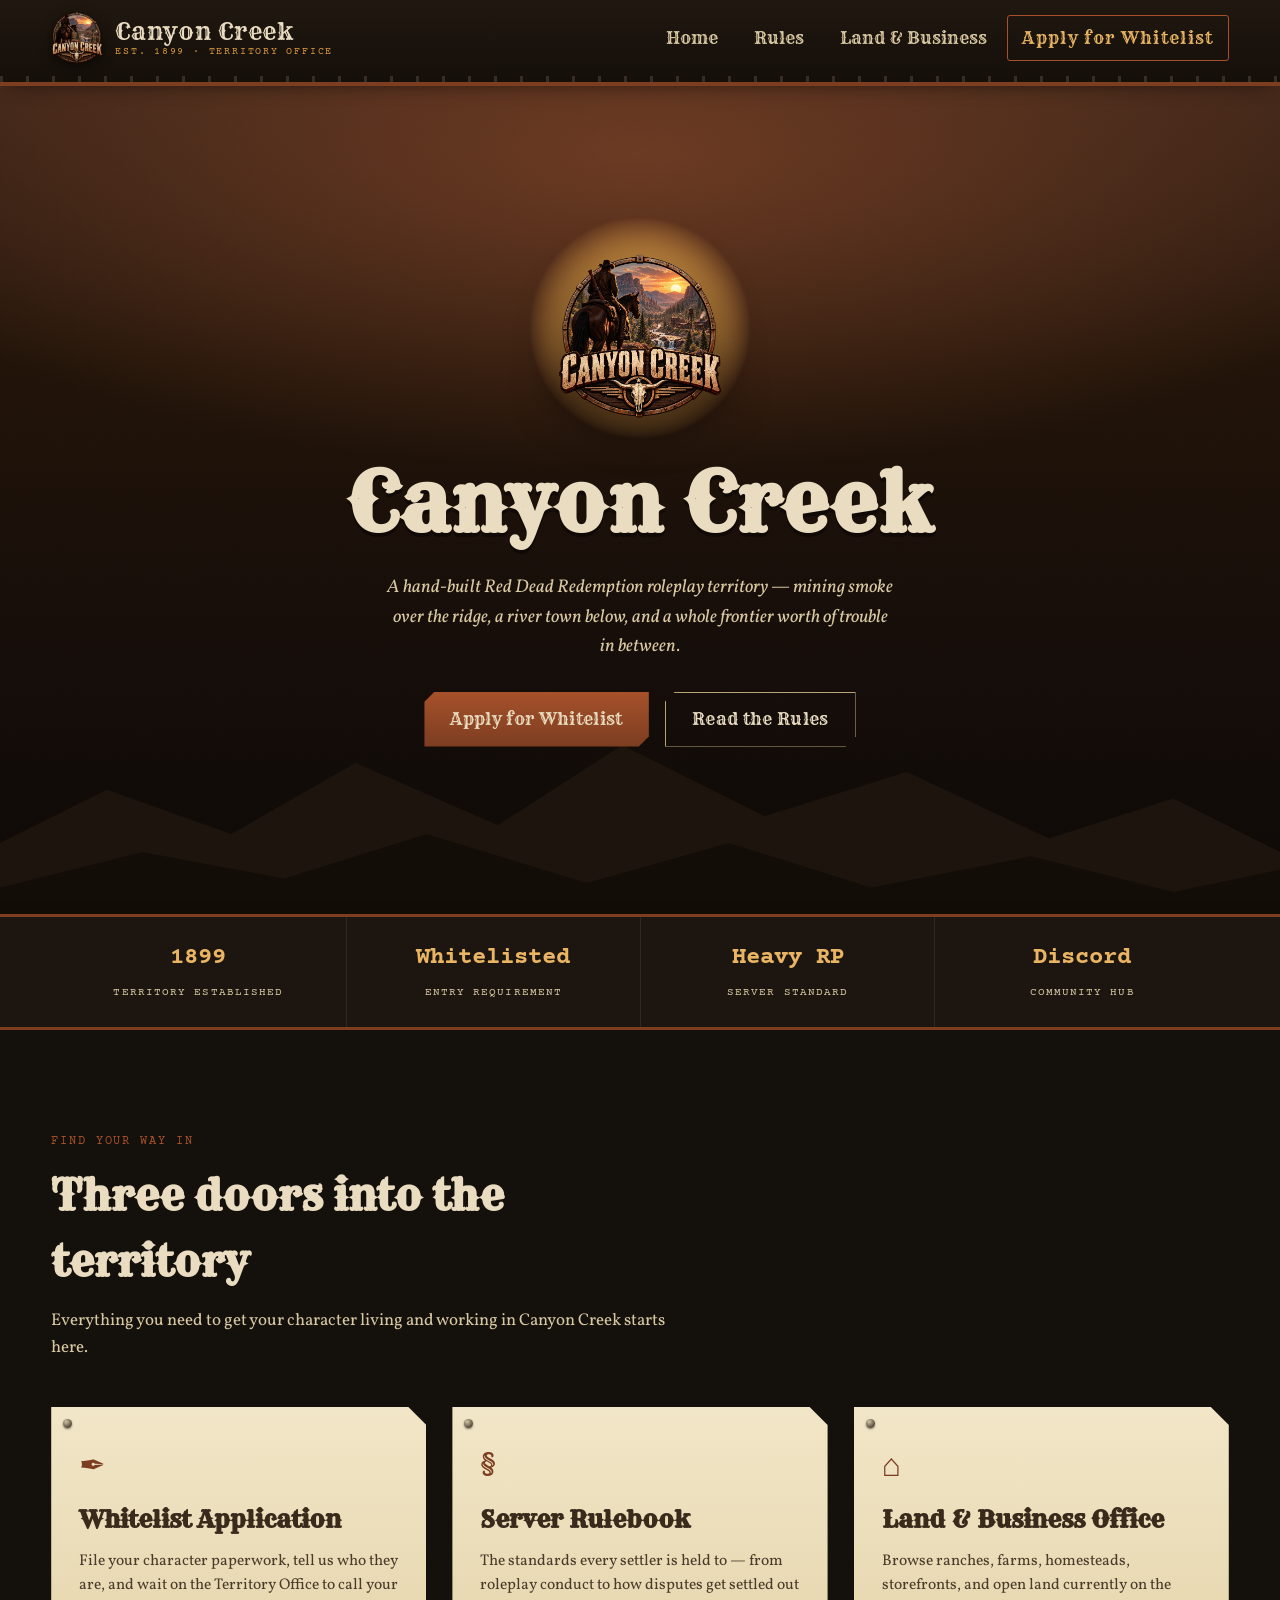
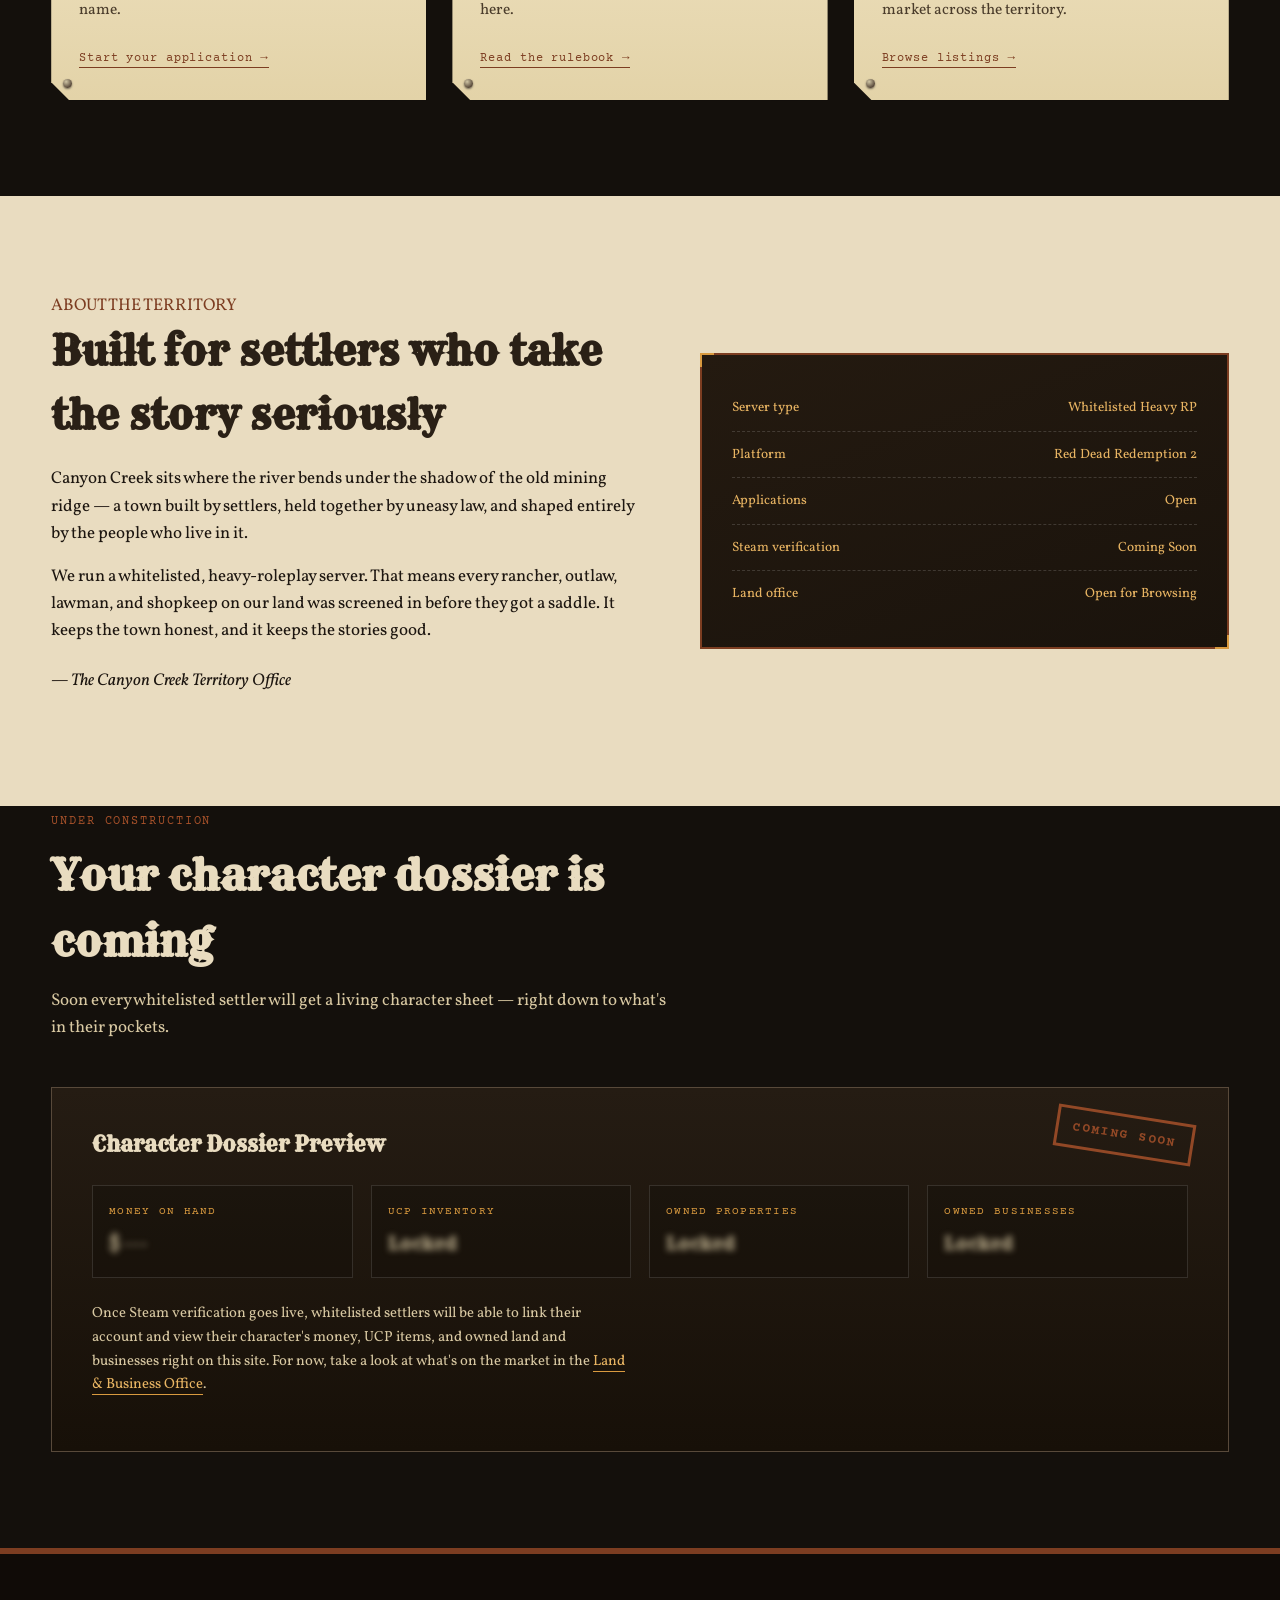
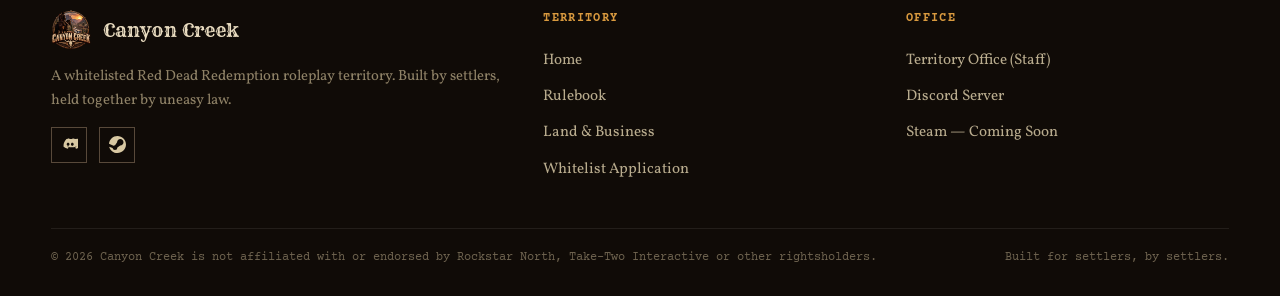
==== commit f75b153e: "Update" ====
--- a/index.html
+++ b/index.html
@@ -102,16 +102,16 @@
     <div>
       <span class="kicker" style="color:var(--rust-dim)">ABOUT THE TERRITORY</span>
       <h2>Built for settlers who take the story seriously</h2>
-      <p>Canyon Creek sits where the river bends under the shadow of the old mining ridge — a town built by settlers, held together by uneasy law, and shaped entirely by the people who live in it.</p>
-      <p>We run a whitelisted, heavy-roleplay server. That means every rancher, outlaw, lawman, and shopkeep on our land was screened in before they got a saddle. It keeps the town honest, and it keeps the stories good.</p>
-      <p class="signoff">— The Canyon Creek Territory Office</p>
+      <p style="color:var(--panel)">Canyon Creek sits where the river bends under the shadow of the old mining ridge — a town built by settlers, held together by uneasy law, and shaped entirely by the people who live in it.</p>
+      <p style="color:var(--panel)">We run a whitelisted, heavy-roleplay server. That means every rancher, outlaw, lawman, and shopkeep on our land was screened in before they got a saddle. It keeps the town honest, and it keeps the stories good.</p>
+      <p class="signoff" style="color:var(--panel)">— The Canyon Creek Territory Office</p>
     </div>
     <div class="frame-block">
-      <div class="stat-line"><span>Server type</span><span>Whitelisted Heavy RP</span></div>
-      <div class="stat-line"><span>Platform</span><span>Red Dead Redemption</span></div>
-      <div class="stat-line"><span>Applications</span><span>Open</span></div>
-      <div class="stat-line"><span>Steam verification</span><span>Coming Soon</span></div>
-      <div class="stat-line"><span>Land office</span><span>Open for Browsing</span></div>
+      <div class="stat-line" style="color:var(--gold-bright)"><span>Server type</span><span>Whitelisted Heavy RP</span></div>
+      <div class="stat-line" style="color:var(--gold-bright)"><span>Platform</span><span>Red Dead Redemption 2</span></div>
+      <div class="stat-line" style="color:var(--gold-bright)"><span>Applications</span><span>Open</span></div>
+      <div class="stat-line" style="color:var(--gold-bright)"><span>Steam verification</span><span>Coming Soon</span></div>
+      <div class="stat-line" style="color:var(--gold-bright)"><span>Land office</span><span>Open for Browsing</span></div>
     </div>
   </div>
 </section>
@@ -171,7 +171,7 @@
     </div>
   </div>
   <div class="container footer-bottom">
-    <span>© 1899–2026 Canyon Creek Territory Office. A fan-made roleplay community, not affiliated with Rockstar Games.</span>
+    <span>© 2026 Canyon Creek is not affiliated with or endorsed by Rockstar North, Take-Two Interactive or other rightsholders.</span>
     <span>Built for settlers, by settlers.</span>
   </div>
 </footer>
--- a/css/index.css
+++ b/css/index.css
@@ -474,7 +474,7 @@
   justify-content: space-between;
   padding: 12px 0;
   border-bottom: 1px dashed rgba(255,255,255,.15);
-  font-family: var(--font-stamp);
+  font-family: var(--panel);
   font-size: .84rem;
 }
 .frame-block .stat-line:last-child{ border-bottom:none; }
